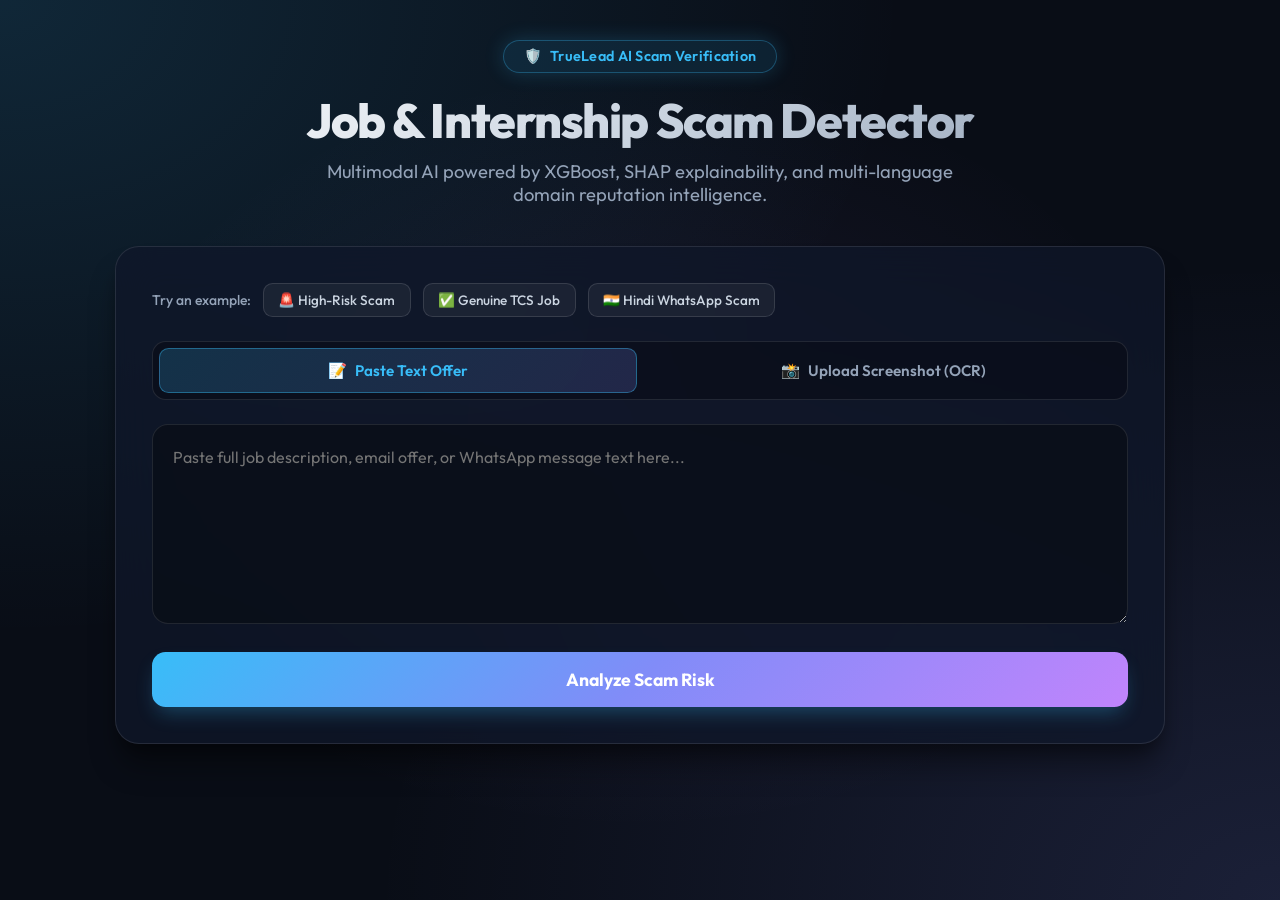
==== frontend/index.html @ 071184dd "feat: complete SachHai AI fake job scam detector (Phases A-F)" ====
<!DOCTYPE html>
<html lang="en">
<head>
    <meta charset="UTF-8">
    <meta name="viewport" content="width=device-width, initial-scale=1.0">
    <title>TrueLead AI - Fake Job & Internship Scam Detector</title>
    <link rel="preconnect" href="https://fonts.googleapis.com">
    <link rel="preconnect" href="https://fonts.gstatic.com" crossorigin>
    <link href="https://fonts.googleapis.com/css2?family=Outfit:wght@300;400;500;600;700;800&family=JetBrains+Mono:wght@400;500&display=swap" rel="stylesheet">
    <style>
        :root {
            --bg-dark: #090d16;
            --card-bg: rgba(15, 23, 42, 0.75);
            --card-border: rgba(255, 255, 255, 0.1);
            --text-main: #f8fafc;
            --text-sub: #94a3b8;
            --accent-cyan: #38bdf8;
            --accent-indigo: #818cf8;
            --accent-purple: #c084fc;
            --risk-low: #10b981;
            --risk-med: #f59e0b;
            --risk-high: #ef4444;
        }

        * {
            box-sizing: border-box;
            margin: 0;
            padding: 0;
            font-family: 'Outfit', sans-serif;
        }

        body {
            background-color: var(--bg-dark);
            background-image: 
                radial-gradient(at 0% 0%, rgba(56, 189, 248, 0.15) 0px, transparent 50%),
                radial-gradient(at 100% 100%, rgba(129, 140, 248, 0.15) 0px, transparent 50%),
                radial-gradient(at 50% 50%, rgba(192, 132, 252, 0.08) 0px, transparent 60%);
            color: var(--text-main);
            min-height: 100vh;
            display: flex;
            flex-direction: column;
            align-items: center;
            padding: 2.5rem 1rem;
        }

        .container {
            max-width: 1050px;
            width: 100%;
        }

        header {
            text-align: center;
            margin-bottom: 2.5rem;
        }

        .brand-badge {
            display: inline-flex;
            align-items: center;
            gap: 0.5rem;
            background: rgba(56, 189, 248, 0.1);
            border: 1px solid rgba(56, 189, 248, 0.3);
            color: var(--accent-cyan);
            padding: 0.4rem 1.25rem;
            border-radius: 9999px;
            font-size: 0.9rem;
            font-weight: 600;
            margin-bottom: 1.25rem;
            letter-spacing: 0.02em;
            box-shadow: 0 0 20px rgba(56, 189, 248, 0.2);
        }

        h1 {
            font-size: 3rem;
            font-weight: 800;
            background: linear-gradient(135deg, #ffffff 0%, #cbd5e1 50%, #94a3b8 100%);
            -webkit-background-clip: text;
            -webkit-text-fill-color: transparent;
            margin-bottom: 0.75rem;
            letter-spacing: -0.03em;
            line-height: 1.15;
        }

        header p {
            color: var(--text-sub);
            font-size: 1.15rem;
            max-width: 680px;
            margin: 0 auto;
        }

        .card {
            background: var(--card-bg);
            backdrop-filter: blur(20px);
            -webkit-backdrop-filter: blur(20px);
            border: 1px solid var(--card-border);
            border-radius: 1.5rem;
            padding: 2.25rem;
            box-shadow: 0 25px 30px -5px rgba(0, 0, 0, 0.4), 0 10px 15px -5px rgba(0, 0, 0, 0.3);
            margin-bottom: 2rem;
        }

        /* Preset Examples Bar */
        .preset-bar {
            display: flex;
            align-items: center;
            gap: 0.75rem;
            margin-bottom: 1.5rem;
            flex-wrap: wrap;
        }

        .preset-label {
            font-size: 0.875rem;
            color: var(--text-sub);
            font-weight: 500;
        }

        .btn-example {
            background: rgba(255, 255, 255, 0.05);
            border: 1px solid rgba(255, 255, 255, 0.12);
            color: #cbd5e1;
            padding: 0.45rem 0.9rem;
            border-radius: 0.6rem;
            font-size: 0.85rem;
            font-weight: 500;
            cursor: pointer;
            transition: all 0.2s ease;
        }

        .btn-example:hover {
            background: rgba(56, 189, 248, 0.15);
            border-color: var(--accent-cyan);
            color: #ffffff;
            transform: translateY(-1px);
        }

        /* Tabs */
        .input-tabs {
            display: flex;
            gap: 0.5rem;
            background: rgba(9, 13, 22, 0.6);
            padding: 0.35rem;
            border-radius: 0.85rem;
            border: 1px solid var(--card-border);
            margin-bottom: 1.5rem;
        }

        .tab-btn {
            flex: 1;
            padding: 0.75rem;
            background: transparent;
            border: none;
            color: var(--text-sub);
            font-size: 0.95rem;
            font-weight: 600;
            border-radius: 0.6rem;
            cursor: pointer;
            transition: all 0.2s ease;
            display: flex;
            align-items: center;
            justify-content: center;
            gap: 0.5rem;
        }

        .tab-btn.active {
            background: linear-gradient(135deg, rgba(56, 189, 248, 0.2) 0%, rgba(129, 140, 248, 0.2) 100%);
            color: var(--accent-cyan);
            border: 1px solid rgba(56, 189, 248, 0.4);
        }

        /* Input Panels */
        .tab-panel {
            display: none;
        }

        .tab-panel.active {
            display: block;
        }

        textarea {
            width: 100%;
            height: 200px;
            background: rgba(9, 13, 22, 0.7);
            border: 1px solid var(--card-border);
            border-radius: 1rem;
            padding: 1.25rem;
            color: var(--text-main);
            font-size: 1rem;
            resize: vertical;
            transition: all 0.2s ease;
            line-height: 1.5;
        }

        textarea:focus {
            outline: none;
            border-color: var(--accent-cyan);
            box-shadow: 0 0 0 3px rgba(56, 189, 248, 0.2);
        }

        /* File Upload Drop Area */
        .file-dropzone {
            border: 2px dashed rgba(56, 189, 248, 0.3);
            background: rgba(9, 13, 22, 0.5);
            border-radius: 1rem;
            padding: 2.5rem 1.5rem;
            text-align: center;
            cursor: pointer;
            transition: all 0.2s ease;
        }

        .file-dropzone:hover {
            border-color: var(--accent-cyan);
            background: rgba(56, 189, 248, 0.05);
        }

        .file-dropzone input {
            display: none;
        }

        .dropzone-icon {
            font-size: 2.5rem;
            margin-bottom: 0.75rem;
        }

        .btn-primary {
            width: 100%;
            padding: 1rem;
            background: linear-gradient(135deg, var(--accent-cyan) 0%, var(--accent-indigo) 50%, var(--accent-purple) 100%);
            border: none;
            border-radius: 0.85rem;
            color: #ffffff;
            font-size: 1.1rem;
            font-weight: 700;
            cursor: pointer;
            transition: all 0.25 ease;
            display: flex;
            align-items: center;
            justify-content: center;
            gap: 0.6rem;
            margin-top: 1.5rem;
            box-shadow: 0 10px 20px -5px rgba(56, 189, 248, 0.3);
        }

        .btn-primary:hover {
            opacity: 0.95;
            transform: translateY(-2px);
            box-shadow: 0 15px 25px -5px rgba(56, 189, 248, 0.4);
        }

        /* Results Layout */
        .results-section {
            display: none;
            animation: slideUp 0.5s cubic-bezier(0.16, 1, 0.3, 1) forwards;
        }

        @keyframes slideUp {
            from { opacity: 0; transform: translateY(20px); }
            to { opacity: 1; transform: translateY(0); }
        }

        .results-header-grid {
            display: grid;
            grid-template-columns: 240px 1fr;
            gap: 2rem;
            align-items: center;
            padding-bottom: 2rem;
            border-bottom: 1px solid var(--card-border);
            margin-bottom: 2rem;
        }

        @media (max-width: 768px) {
            .results-header-grid {
                grid-template-columns: 1fr;
                text-align: center;
            }
        }

        /* Gauge Meter */
        .gauge-wrapper {
            position: relative;
            width: 220px;
            height: 220px;
            margin: 0 auto;
        }

        .gauge-svg {
            transform: rotate(-90deg);
            width: 100%;
            height: 100%;
        }

        .gauge-bg {
            fill: none;
            stroke: rgba(255, 255, 255, 0.08);
            stroke-width: 14;
        }

        .gauge-progress {
            fill: none;
            stroke-width: 14;
            stroke-linecap: round;
            stroke-dasharray: 565;
            stroke-dashoffset: 565;
            transition: stroke-dashoffset 1.2s cubic-bezier(0.34, 1.56, 0.64, 1), stroke 0.5s ease;
        }

        .gauge-center-text {
            position: absolute;
            top: 50%;
            left: 50%;
            transform: translate(-50%, -50%);
            text-align: center;
        }

        .gauge-val {
            font-size: 3.25rem;
            font-weight: 800;
            line-height: 1;
            letter-spacing: -0.03em;
        }

        .gauge-lbl {
            font-size: 0.8rem;
            color: var(--text-sub);
            font-weight: 600;
            text-transform: uppercase;
            letter-spacing: 0.08em;
            margin-top: 0.25rem;
        }

        /* Result Metadata Badges */
        .result-meta {
            display: flex;
            flex-direction: column;
            gap: 1rem;
        }

        .status-title {
            font-size: 1.8rem;
            font-weight: 800;
            letter-spacing: -0.02em;
        }

        .badge-bar {
            display: flex;
            gap: 0.75rem;
            flex-wrap: wrap;
        }

        .meta-badge {
            background: rgba(255, 255, 255, 0.06);
            border: 1px solid rgba(255, 255, 255, 0.12);
            padding: 0.4rem 0.9rem;
            border-radius: 9999px;
            font-size: 0.85rem;
            font-weight: 600;
            display: inline-flex;
            align-items: center;
            gap: 0.4rem;
        }

        /* Categorized Flags Grid */
        .flags-grid {
            display: grid;
            grid-template-columns: repeat(auto-fit, minmax(300px, 1fr));
            gap: 1.25rem;
            margin-bottom: 2rem;
        }

        .category-card {
            background: rgba(9, 13, 22, 0.5);
            border: 1px solid var(--card-border);
            border-radius: 1rem;
            padding: 1.25rem;
        }

        .category-card h4 {
            font-size: 1rem;
            margin-bottom: 0.85rem;
            display: flex;
            align-items: center;
            gap: 0.5rem;
            color: var(--accent-cyan);
        }

        .category-list {
            list-style: none;
            display: flex;
            flex-direction: column;
            gap: 0.6rem;
        }

        .category-item {
            font-size: 0.9rem;
            color: #cbd5e1;
            line-height: 1.4;
            display: flex;
            align-items: flex-start;
            gap: 0.4rem;
        }

        /* Expandable SHAP Section */
        .shap-accordion {
            background: rgba(9, 13, 22, 0.6);
            border: 1px solid var(--card-border);
            border-radius: 1rem;
            overflow: hidden;
        }

        .shap-header {
            padding: 1rem 1.25rem;
            background: rgba(255, 255, 255, 0.03);
            cursor: pointer;
            font-weight: 600;
            display: flex;
            align-items: center;
            justify-content: space-between;
            user-select: none;
        }

        .shap-body {
            padding: 1.25rem;
            display: none;
            border-top: 1px solid var(--card-border);
        }

        .shap-item {
            display: flex;
            justify-content: space-between;
            align-items: center;
            padding: 0.5rem 0;
            border-bottom: 1px dashed rgba(255, 255, 255, 0.08);
            font-family: 'JetBrains Mono', monospace;
            font-size: 0.875rem;
        }

        .shap-item:last-child {
            border-bottom: none;
        }

        .spinner {
            width: 22px;
            height: 22px;
            border: 3px solid rgba(255,255,255,0.3);
            border-radius: 50%;
            border-top-color: #fff;
            animation: spin 0.8s linear infinite;
            display: none;
        }

        @keyframes spin {
            to { transform: rotate(360deg); }
        }
    </style>
</head>
<body>
    <div class="container">
        <header>
            <div class="brand-badge">
                <span>🛡️</span> TrueLead AI Scam Verification
            </div>
            <h1>Job & Internship Scam Detector</h1>
            <p>Multimodal AI powered by XGBoost, SHAP explainability, and multi-language domain reputation intelligence.</p>
        </header>

        <div class="card">
            <!-- Preset Clickable Examples -->
            <div class="preset-bar">
                <span class="preset-label">Try an example:</span>
                <button class="btn-example" id="ex-scam">🚨 High-Risk Scam</button>
                <button class="btn-example" id="ex-genuine">✅ Genuine TCS Job</button>
                <button class="btn-example" id="ex-hindi">🇮🇳 Hindi WhatsApp Scam</button>
            </div>

            <!-- Input Tabs -->
            <div class="input-tabs">
                <button class="tab-btn active" id="tab-text-btn">
                    <span>📝</span> Paste Text Offer
                </button>
                <button class="tab-btn" id="tab-img-btn">
                    <span>📸</span> Upload Screenshot (OCR)
                </button>
            </div>

            <!-- Tab 1: Text -->
            <div class="tab-panel active" id="panel-text">
                <textarea id="job-text" placeholder="Paste full job description, email offer, or WhatsApp message text here..."></textarea>
            </div>

            <!-- Tab 2: OCR Image -->
            <div class="tab-panel" id="panel-img">
                <div class="file-dropzone" id="dropzone">
                    <div class="dropzone-icon">🖼️</div>
                    <div style="font-weight: 600; margin-bottom: 0.3rem;">Click or drag WhatsApp screenshot here</div>
                    <div style="font-size: 0.85rem; color: var(--text-sub);">Supports PNG, JPG, JPEG, WEBP</div>
                    <input type="file" id="image-file-input" accept="image/*">
                </div>
                <div id="file-name-preview" style="margin-top: 0.75rem; font-size: 0.9rem; color: var(--accent-cyan); text-align: center;"></div>
            </div>

            <button id="btn-analyze" class="btn-primary">
                <span class="spinner" id="spinner"></span>
                <span id="btn-label">Analyze Scam Risk</span>
            </button>
        </div>

        <!-- Results Card -->
        <div class="card results-section" id="results-card">
            <div class="results-header-grid">
                <!-- SVG Gauge Meter -->
                <div class="gauge-wrapper">
                    <svg class="gauge-svg" viewBox="0 0 200 200">
                        <circle class="gauge-bg" cx="100" cy="100" r="90"></circle>
                        <circle class="gauge-progress" id="gauge-progress" cx="100" cy="100" r="90"></circle>
                    </svg>
                    <div class="gauge-center-text">
                        <div class="gauge-val" id="score-number">0%</div>
                        <div class="gauge-lbl">Scam Score</div>
                    </div>
                </div>

                <!-- Meta & Status -->
                <div class="result-meta">
                    <div class="status-title" id="status-title">LOW SCAM RISK</div>
                    <div class="badge-bar">
                        <div class="meta-badge" id="badge-confidence">🎯 High Confidence</div>
                        <div class="meta-badge" id="badge-lang">🌐 Language: English</div>
                        <div class="meta-badge" id="badge-domains">🔗 0 Domains Analyzed</div>
                    </div>
                    <p id="status-summary" style="color: var(--text-sub); font-size: 0.95rem; line-height: 1.5;"></p>
                </div>
            </div>

            <!-- Categorized Flags Section -->
            <h3 style="margin-bottom: 1.25rem; font-size: 1.25rem; display: flex; align-items: center; gap: 0.5rem;">
                <span>🔍</span> Flagged Indicators by Group
            </h3>

            <div class="flags-grid" id="flags-grid">
                <!-- Injected dynamically -->
            </div>

            <!-- Expandable SHAP Feature Breakdown -->
            <div class="shap-accordion">
                <div class="shap-header" id="shap-header">
                    <span>🧠 Why we flagged this (SHAP Feature Importance Breakdown)</span>
                    <span id="shap-arrow">▼</span>
                </div>
                <div class="shap-body" id="shap-body">
                    <div id="shap-list"></div>
                </div>
            </div>

            <!-- Extracted OCR Text Preview (if applicable) -->
            <div id="ocr-preview-container" style="margin-top: 1.5rem; display: none;">
                <h4 style="font-size: 0.95rem; color: var(--text-sub); margin-bottom: 0.5rem;">Extracted Screenshot Text (OCR):</h4>
                <div id="ocr-text-box" style="background: rgba(9, 13, 22, 0.8); border: 1px solid var(--card-border); padding: 1rem; border-radius: 0.75rem; font-size: 0.85rem; font-family: 'JetBrains Mono', monospace; max-height: 150px; overflow-y: auto;"></div>
            </div>
        </div>
    </div>

    <script>
        // DOM Elements
        const tabTextBtn = document.getElementById('tab-text-btn');
        const tabImgBtn = document.getElementById('tab-img-btn');
        const panelText = document.getElementById('panel-text');
        const panelImg = document.getElementById('panel-img');
        const jobText = document.getElementById('job-text');
        const fileInput = document.getElementById('image-file-input');
        const dropzone = document.getElementById('dropzone');
        const fileNamePreview = document.getElementById('file-name-preview');
        const btnAnalyze = document.getElementById('btn-analyze');
        const spinner = document.getElementById('spinner');
        const btnLabel = document.getElementById('btn-label');

        const resultsCard = document.getElementById('results-card');
        const gaugeProgress = document.getElementById('gauge-progress');
        const scoreNumber = document.getElementById('score-number');
        const statusTitle = document.getElementById('status-title');
        const statusSummary = document.getElementById('status-summary');
        const badgeConfidence = document.getElementById('badge-confidence');
        const badgeLang = document.getElementById('badge-lang');
        const badgeDomains = document.getElementById('badge-domains');
        const flagsGrid = document.getElementById('flags-grid');
        const shapHeader = document.getElementById('shap-header');
        const shapBody = document.getElementById('shap-body');
        const shapList = document.getElementById('shap-list');
        const ocrPreviewContainer = document.getElementById('ocr-preview-container');
        const ocrTextBox = document.getElementById('ocr-text-box');

        let activeTab = 'text';
        let selectedFile = null;

        // Preset Examples
        const EXAMPLES = {
            scam: `URGENT HIRING: Data Entry Executive (Work From Home)
Earn ₹45,000 to ₹75,000 per month! No experience required, direct joining!
Requirements: Laptop / Smartphone. Spot offer letter issued within 2 hours.
Note: Registration & ID Card Processing Deposit fee of ₹1,499 must be paid via Google Pay before starting work.
Send your Aadhaar Card and Bank details on WhatsApp: +91 9876543210.
Apply at: http://internshaila-careers.com`,

            genuine: `Tata Consultancy Services (TCS) - Systems Engineer Role
Location: Bengaluru, India | Full-time | Experience: 1-3 years
Description: We are seeking a passionate Software Engineer proficient in Python, Java, and Distributed Systems.
Key Responsibilities:
- Design, build, and maintain scalable web applications and microservices.
- Participate in peer code reviews and architectural planning.
- Ensure compliance with IT security guidelines.
Requirements:
- B.Tech/B.E. in Computer Science or IT.
- Strong knowledge of Data Structures and OOP.
Send your CV to careers@tcs.com or apply through official TCS NextStep portal.`,

            hindi: `तत्काल आवश्यकता! घर बैठे पैकिंग और डाटा एंट्री का काम करके रोजाना ₹2,000 कमाएं।
कोई इंटरव्यू नहीं, सीधे चयन। 
सुरक्षा राशि एवं रजिस्ट्रेशन फीस ₹500 व्हाट्सएप नंबर +91 9988776655 पर गूगल पे करें।
सीमित सीटें उपलब्ध हैं, तुरंत जॉइनिंग हेतु अभी आवेदन करें!`
        };

        document.getElementById('ex-scam').addEventListener('click', () => { switchTab('text'); jobText.value = EXAMPLES.scam; });
        document.getElementById('ex-genuine').addEventListener('click', () => { switchTab('text'); jobText.value = EXAMPLES.genuine; });
        document.getElementById('ex-hindi').addEventListener('click', () => { switchTab('text'); jobText.value = EXAMPLES.hindi; });

        // Tab Switching
        tabTextBtn.addEventListener('click', () => switchTab('text'));
        tabImgBtn.addEventListener('click', () => switchTab('img'));

        function switchTab(tab) {
            activeTab = tab;
            if (tab === 'text') {
                tabTextBtn.classList.add('active');
                tabImgBtn.classList.remove('active');
                panelText.classList.add('active');
                panelImg.classList.remove('active');
            } else {
                tabImgBtn.classList.add('active');
                tabTextBtn.classList.remove('active');
                panelImg.classList.add('active');
                panelText.classList.remove('active');
            }
        }

        // File Dropzone logic
        dropzone.addEventListener('click', () => fileInput.click());
        fileInput.addEventListener('change', (e) => {
            if (e.target.files.length > 0) {
                selectedFile = e.target.files[0];
                fileNamePreview.textContent = `Selected: ${selectedFile.name}`;
            }
        });

        dropzone.addEventListener('dragover', (e) => { e.preventDefault(); dropzone.style.borderColor = 'var(--accent-cyan)'; });
        dropzone.addEventListener('dragleave', () => { dropzone.style.borderColor = 'rgba(56, 189, 248, 0.3)'; });
        dropzone.addEventListener('drop', (e) => {
            e.preventDefault();
            dropzone.style.borderColor = 'rgba(56, 189, 248, 0.3)';
            if (e.dataTransfer.files.length > 0) {
                selectedFile = e.dataTransfer.files[0];
                fileNamePreview.textContent = `Selected: ${selectedFile.name}`;
            }
        });

        // SHAP Accordion Toggle
        shapHeader.addEventListener('click', () => {
            const isVisible = shapBody.style.display === 'block';
            shapBody.style.display = isVisible ? 'none' : 'block';
            document.getElementById('shap-arrow').textContent = isVisible ? '▼' : '▲';
        });

        // Submit Action
        btnAnalyze.addEventListener('click', async () => {
            if (activeTab === 'text' && !jobText.value.trim()) {
                alert('Please enter or paste a job posting to analyze.');
                return;
            }
            if (activeTab === 'img' && !selectedFile) {
                alert('Please upload an image screenshot first.');
                return;
            }

            // Loading state
            btnAnalyze.disabled = true;
            spinner.style.display = 'inline-block';
            btnLabel.textContent = 'Running AI Analysis...';

            try {
                let response, data;
                if (activeTab === 'text') {
                    response = await fetch('/score', {
                        method: 'POST',
                        headers: { 'Content-Type': 'application/json' },
                        body: JSON.stringify({ text: jobText.value.trim() })
                    });
                } else {
                    const formData = new FormData();
                    formData.append('file', selectedFile);
                    response = await fetch('/score-image', {
                        method: 'POST',
                        body: formData
                    });
                }

                if (!response.ok) throw new Error('API server returned an error.');
                data = await response.json();
                renderResults(data);
            } catch (err) {
                alert('Analysis failed: ' + err.message);
            } finally {
                btnAnalyze.disabled = false;
                spinner.style.display = 'none';
                btnLabel.textContent = 'Analyze Scam Risk';
            }
        });

        function renderResults(data) {
            resultsCard.style.display = 'block';

            const score = data.score;
            scoreNumber.textContent = score + '%';

            // SVG Gauge Arc calculations (r=90, circumference=565)
            const circumference = 565;
            const offset = circumference - (score / 100) * circumference;
            gaugeProgress.style.strokeDashoffset = offset;

            let color, statusText, summaryText;
            if (score < 30) {
                color = 'var(--risk-low)';
                statusText = 'LOW SCAM RISK';
                summaryText = 'This job offer exhibits legitimate corporate structure, official communication channels, and normal hiring procedures.';
            } else if (score <= 65) {
                color = 'var(--risk-med)';
                statusText = 'MODERATE RISK (EXERCISE CAUTION)';
                summaryText = 'Suspicious signals detected. Verify company domain and avoid paying any upfront fees or sharing bank details.';
            } else {
                color = 'var(--risk-high)';
                statusText = 'HIGH RISK (LIKELY FRAUDULENT)';
                summaryText = 'Multiple high-risk scam indicators triggered! Do NOT pay any fee, deposit money, or send identity documents.';
            }

            scoreNumber.style.color = color;
            statusTitle.style.color = color;
            statusTitle.textContent = statusText;
            statusSummary.textContent = summaryText;
            gaugeProgress.style.stroke = color;

            // Metadata Badges
            badgeConfidence.textContent = `🎯 ${data.confidence}`;
            badgeLang.textContent = `🌐 Language: ${data.detected_language}`;
            const domCnt = data.domain_info ? data.domain_info.domain_count : 0;
            badgeDomains.textContent = `🔗 ${domCnt} Domain(s) Checked`;

            // Categorized Flags Grid
            flagsGrid.innerHTML = '';
            const cats = [
                { key: 'fee', title: '💳 Fee & Payment Flags', icon: '💳' },
                { key: 'urgency', title: '⚡ Urgency & Process Flags', icon: '⚡' },
                { key: 'contact', title: '📱 Contact & Personal Info Flags', icon: '📱' },
                { key: 'domain', title: '🌐 Domain Reputation & Links', icon: '🌐' },
                { key: 'salary', title: '💰 Salary & Role Consistency', icon: '💰' }
            ];

            const catDict = data.categorized_flags || {};

            cats.forEach(c => {
                const list = catDict[c.key] || [];
                if (list.length > 0) {
                    const card = document.createElement('div');
                    card.className = 'category-card';
                    card.innerHTML = `
                        <h4>${c.title}</h4>
                        <ul class="category-list">
                            ${list.map(item => `<li class="category-item"><span>⚠️</span> ${item}</li>`).join('')}
                        </ul>
                    `;
                    flagsGrid.appendChild(card);
                }
            });

            if (flagsGrid.children.length === 0) {
                flagsGrid.innerHTML = `
                    <div class="category-card" style="grid-column: 1 / -1;">
                        <h4 style="color: var(--risk-low)">✅ Clean Scan</h4>
                        <p style="color: #cbd5e1; font-size: 0.9rem;">No high-risk scam red flags were detected across structural, behavioral, or domain checks.</p>
                    </div>
                `;
            }

            // SHAP List
            shapList.innerHTML = '';
            const shapFeats = data.shap_features || [];
            if (shapFeats.length > 0) {
                shapFeats.forEach(f => {
                    const item = document.createElement('div');
                    item.className = 'shap-item';
                    item.innerHTML = `<span>${f.feature}</span><span style="color: var(--accent-cyan)">+${f.importance}</span>`;
                    shapList.appendChild(item);
                });
            } else {
                shapList.innerHTML = `<div style="font-size: 0.85rem; color: var(--text-sub)">Standard pattern matching applied.</div>`;
            }

            // OCR Text Preview
            if (data.extracted_text) {
                ocrPreviewContainer.style.display = 'block';
                ocrTextBox.textContent = data.extracted_text;
            } else {
                ocrPreviewContainer.style.display = 'none';
            }

            resultsCard.scrollIntoView({ behavior: 'smooth' });
        }
    </script>
</body>
</html>
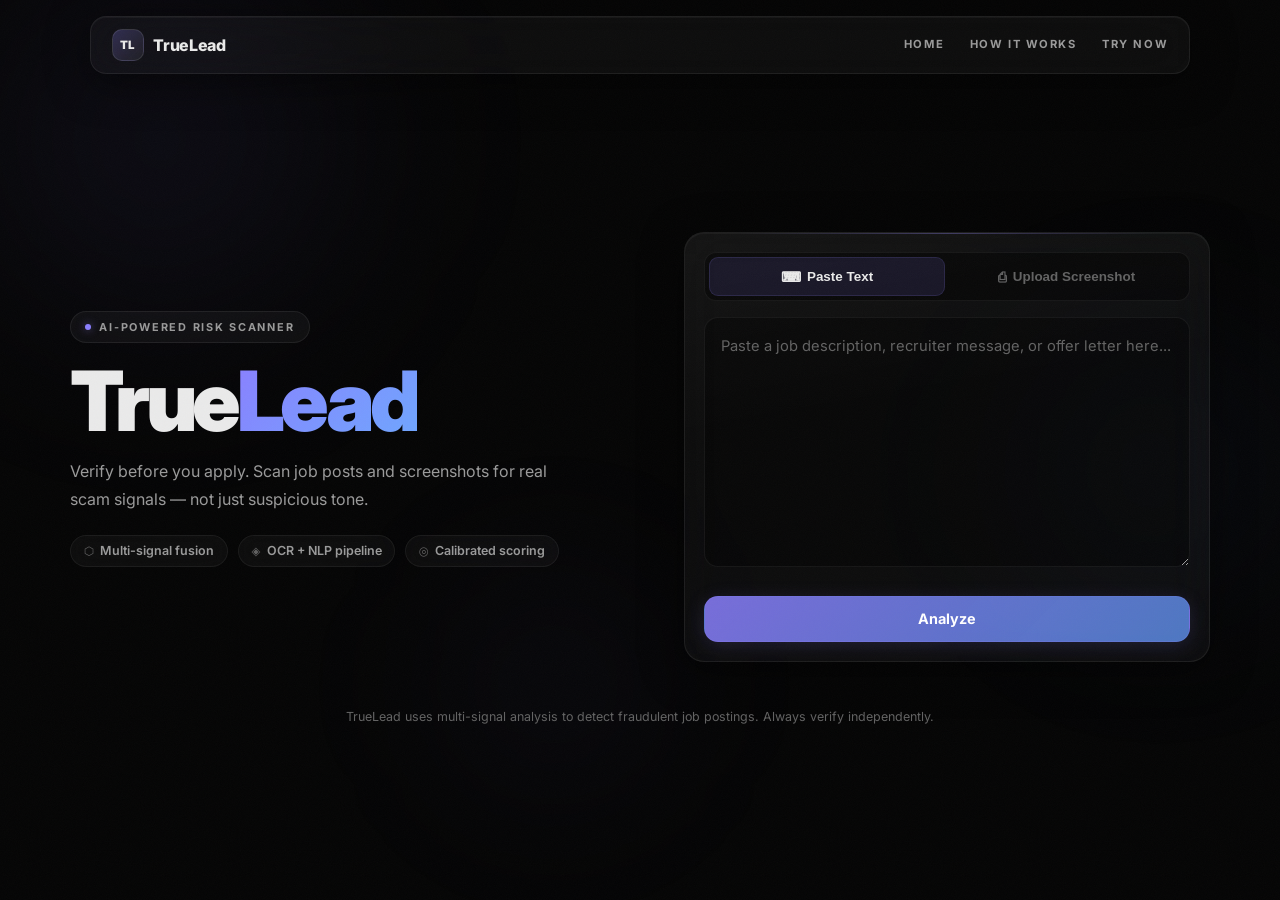
==== commit 926ec4d8: "Execute model training, update evaluation, API, and extension features" ====
--- a/frontend/index.html
+++ b/frontend/index.html
@@ -1,814 +1,1597 @@
 <!DOCTYPE html>
 <html lang="en">
 <head>
-    <meta charset="UTF-8">
-    <meta name="viewport" content="width=device-width, initial-scale=1.0">
-    <title>TrueLead AI - Fake Job & Internship Scam Detector</title>
-    <link rel="preconnect" href="https://fonts.googleapis.com">
-    <link rel="preconnect" href="https://fonts.gstatic.com" crossorigin>
-    <link href="https://fonts.googleapis.com/css2?family=Outfit:wght@300;400;500;600;700;800&family=JetBrains+Mono:wght@400;500&display=swap" rel="stylesheet">
-    <style>
-        :root {
-            --bg-dark: #090d16;
-            --card-bg: rgba(15, 23, 42, 0.75);
-            --card-border: rgba(255, 255, 255, 0.1);
-            --text-main: #f8fafc;
-            --text-sub: #94a3b8;
-            --accent-cyan: #38bdf8;
-            --accent-indigo: #818cf8;
-            --accent-purple: #c084fc;
-            --risk-low: #10b981;
-            --risk-med: #f59e0b;
-            --risk-high: #ef4444;
-        }
-
-        * {
-            box-sizing: border-box;
-            margin: 0;
-            padding: 0;
-            font-family: 'Outfit', sans-serif;
-        }
-
-        body {
-            background-color: var(--bg-dark);
-            background-image: 
-                radial-gradient(at 0% 0%, rgba(56, 189, 248, 0.15) 0px, transparent 50%),
-                radial-gradient(at 100% 100%, rgba(129, 140, 248, 0.15) 0px, transparent 50%),
-                radial-gradient(at 50% 50%, rgba(192, 132, 252, 0.08) 0px, transparent 60%);
-            color: var(--text-main);
-            min-height: 100vh;
-            display: flex;
-            flex-direction: column;
-            align-items: center;
-            padding: 2.5rem 1rem;
-        }
-
-        .container {
-            max-width: 1050px;
-            width: 100%;
-        }
-
-        header {
-            text-align: center;
-            margin-bottom: 2.5rem;
-        }
-
-        .brand-badge {
-            display: inline-flex;
-            align-items: center;
-            gap: 0.5rem;
-            background: rgba(56, 189, 248, 0.1);
-            border: 1px solid rgba(56, 189, 248, 0.3);
-            color: var(--accent-cyan);
-            padding: 0.4rem 1.25rem;
-            border-radius: 9999px;
-            font-size: 0.9rem;
-            font-weight: 600;
-            margin-bottom: 1.25rem;
-            letter-spacing: 0.02em;
-            box-shadow: 0 0 20px rgba(56, 189, 248, 0.2);
-        }
-
-        h1 {
-            font-size: 3rem;
-            font-weight: 800;
-            background: linear-gradient(135deg, #ffffff 0%, #cbd5e1 50%, #94a3b8 100%);
-            -webkit-background-clip: text;
-            -webkit-text-fill-color: transparent;
-            margin-bottom: 0.75rem;
-            letter-spacing: -0.03em;
-            line-height: 1.15;
-        }
-
-        header p {
-            color: var(--text-sub);
-            font-size: 1.15rem;
-            max-width: 680px;
-            margin: 0 auto;
-        }
-
-        .card {
-            background: var(--card-bg);
-            backdrop-filter: blur(20px);
-            -webkit-backdrop-filter: blur(20px);
-            border: 1px solid var(--card-border);
-            border-radius: 1.5rem;
-            padding: 2.25rem;
-            box-shadow: 0 25px 30px -5px rgba(0, 0, 0, 0.4), 0 10px 15px -5px rgba(0, 0, 0, 0.3);
-            margin-bottom: 2rem;
-        }
-
-        /* Preset Examples Bar */
-        .preset-bar {
-            display: flex;
-            align-items: center;
-            gap: 0.75rem;
-            margin-bottom: 1.5rem;
-            flex-wrap: wrap;
-        }
-
-        .preset-label {
-            font-size: 0.875rem;
-            color: var(--text-sub);
-            font-weight: 500;
-        }
-
-        .btn-example {
-            background: rgba(255, 255, 255, 0.05);
-            border: 1px solid rgba(255, 255, 255, 0.12);
-            color: #cbd5e1;
-            padding: 0.45rem 0.9rem;
-            border-radius: 0.6rem;
-            font-size: 0.85rem;
-            font-weight: 500;
-            cursor: pointer;
-            transition: all 0.2s ease;
-        }
-
-        .btn-example:hover {
-            background: rgba(56, 189, 248, 0.15);
-            border-color: var(--accent-cyan);
-            color: #ffffff;
-            transform: translateY(-1px);
-        }
-
-        /* Tabs */
-        .input-tabs {
-            display: flex;
-            gap: 0.5rem;
-            background: rgba(9, 13, 22, 0.6);
-            padding: 0.35rem;
-            border-radius: 0.85rem;
-            border: 1px solid var(--card-border);
-            margin-bottom: 1.5rem;
-        }
-
-        .tab-btn {
-            flex: 1;
-            padding: 0.75rem;
-            background: transparent;
-            border: none;
-            color: var(--text-sub);
-            font-size: 0.95rem;
-            font-weight: 600;
-            border-radius: 0.6rem;
-            cursor: pointer;
-            transition: all 0.2s ease;
-            display: flex;
-            align-items: center;
-            justify-content: center;
-            gap: 0.5rem;
-        }
-
-        .tab-btn.active {
-            background: linear-gradient(135deg, rgba(56, 189, 248, 0.2) 0%, rgba(129, 140, 248, 0.2) 100%);
-            color: var(--accent-cyan);
-            border: 1px solid rgba(56, 189, 248, 0.4);
-        }
-
-        /* Input Panels */
-        .tab-panel {
-            display: none;
-        }
-
-        .tab-panel.active {
-            display: block;
-        }
-
-        textarea {
-            width: 100%;
-            height: 200px;
-            background: rgba(9, 13, 22, 0.7);
-            border: 1px solid var(--card-border);
-            border-radius: 1rem;
-            padding: 1.25rem;
-            color: var(--text-main);
-            font-size: 1rem;
-            resize: vertical;
-            transition: all 0.2s ease;
-            line-height: 1.5;
-        }
-
-        textarea:focus {
-            outline: none;
-            border-color: var(--accent-cyan);
-            box-shadow: 0 0 0 3px rgba(56, 189, 248, 0.2);
-        }
-
-        /* File Upload Drop Area */
-        .file-dropzone {
-            border: 2px dashed rgba(56, 189, 248, 0.3);
-            background: rgba(9, 13, 22, 0.5);
-            border-radius: 1rem;
-            padding: 2.5rem 1.5rem;
-            text-align: center;
-            cursor: pointer;
-            transition: all 0.2s ease;
-        }
-
-        .file-dropzone:hover {
-            border-color: var(--accent-cyan);
-            background: rgba(56, 189, 248, 0.05);
-        }
-
-        .file-dropzone input {
-            display: none;
-        }
-
-        .dropzone-icon {
-            font-size: 2.5rem;
-            margin-bottom: 0.75rem;
-        }
-
-        .btn-primary {
-            width: 100%;
-            padding: 1rem;
-            background: linear-gradient(135deg, var(--accent-cyan) 0%, var(--accent-indigo) 50%, var(--accent-purple) 100%);
-            border: none;
-            border-radius: 0.85rem;
-            color: #ffffff;
-            font-size: 1.1rem;
-            font-weight: 700;
-            cursor: pointer;
-            transition: all 0.25 ease;
-            display: flex;
-            align-items: center;
-            justify-content: center;
-            gap: 0.6rem;
-            margin-top: 1.5rem;
-            box-shadow: 0 10px 20px -5px rgba(56, 189, 248, 0.3);
-        }
-
-        .btn-primary:hover {
-            opacity: 0.95;
-            transform: translateY(-2px);
-            box-shadow: 0 15px 25px -5px rgba(56, 189, 248, 0.4);
-        }
-
-        /* Results Layout */
-        .results-section {
-            display: none;
-            animation: slideUp 0.5s cubic-bezier(0.16, 1, 0.3, 1) forwards;
-        }
-
-        @keyframes slideUp {
-            from { opacity: 0; transform: translateY(20px); }
-            to { opacity: 1; transform: translateY(0); }
-        }
-
-        .results-header-grid {
-            display: grid;
-            grid-template-columns: 240px 1fr;
-            gap: 2rem;
-            align-items: center;
-            padding-bottom: 2rem;
-            border-bottom: 1px solid var(--card-border);
-            margin-bottom: 2rem;
-        }
-
-        @media (max-width: 768px) {
-            .results-header-grid {
-                grid-template-columns: 1fr;
-                text-align: center;
-            }
-        }
-
-        /* Gauge Meter */
-        .gauge-wrapper {
-            position: relative;
-            width: 220px;
-            height: 220px;
-            margin: 0 auto;
-        }
-
-        .gauge-svg {
-            transform: rotate(-90deg);
-            width: 100%;
-            height: 100%;
-        }
-
-        .gauge-bg {
-            fill: none;
-            stroke: rgba(255, 255, 255, 0.08);
-            stroke-width: 14;
-        }
-
-        .gauge-progress {
-            fill: none;
-            stroke-width: 14;
-            stroke-linecap: round;
-            stroke-dasharray: 565;
-            stroke-dashoffset: 565;
-            transition: stroke-dashoffset 1.2s cubic-bezier(0.34, 1.56, 0.64, 1), stroke 0.5s ease;
-        }
-
-        .gauge-center-text {
-            position: absolute;
-            top: 50%;
-            left: 50%;
-            transform: translate(-50%, -50%);
-            text-align: center;
-        }
-
-        .gauge-val {
-            font-size: 3.25rem;
-            font-weight: 800;
-            line-height: 1;
-            letter-spacing: -0.03em;
-        }
-
-        .gauge-lbl {
-            font-size: 0.8rem;
-            color: var(--text-sub);
-            font-weight: 600;
-            text-transform: uppercase;
-            letter-spacing: 0.08em;
-            margin-top: 0.25rem;
-        }
-
-        /* Result Metadata Badges */
-        .result-meta {
-            display: flex;
-            flex-direction: column;
-            gap: 1rem;
-        }
-
-        .status-title {
-            font-size: 1.8rem;
-            font-weight: 800;
-            letter-spacing: -0.02em;
-        }
-
-        .badge-bar {
-            display: flex;
-            gap: 0.75rem;
-            flex-wrap: wrap;
-        }
-
-        .meta-badge {
-            background: rgba(255, 255, 255, 0.06);
-            border: 1px solid rgba(255, 255, 255, 0.12);
-            padding: 0.4rem 0.9rem;
-            border-radius: 9999px;
-            font-size: 0.85rem;
-            font-weight: 600;
-            display: inline-flex;
-            align-items: center;
-            gap: 0.4rem;
-        }
-
-        /* Categorized Flags Grid */
-        .flags-grid {
-            display: grid;
-            grid-template-columns: repeat(auto-fit, minmax(300px, 1fr));
-            gap: 1.25rem;
-            margin-bottom: 2rem;
-        }
-
-        .category-card {
-            background: rgba(9, 13, 22, 0.5);
-            border: 1px solid var(--card-border);
-            border-radius: 1rem;
-            padding: 1.25rem;
-        }
-
-        .category-card h4 {
-            font-size: 1rem;
-            margin-bottom: 0.85rem;
-            display: flex;
-            align-items: center;
-            gap: 0.5rem;
-            color: var(--accent-cyan);
-        }
-
-        .category-list {
-            list-style: none;
-            display: flex;
-            flex-direction: column;
-            gap: 0.6rem;
-        }
-
-        .category-item {
-            font-size: 0.9rem;
-            color: #cbd5e1;
-            line-height: 1.4;
-            display: flex;
-            align-items: flex-start;
-            gap: 0.4rem;
-        }
-
-        /* Expandable SHAP Section */
-        .shap-accordion {
-            background: rgba(9, 13, 22, 0.6);
-            border: 1px solid var(--card-border);
-            border-radius: 1rem;
-            overflow: hidden;
-        }
-
-        .shap-header {
-            padding: 1rem 1.25rem;
-            background: rgba(255, 255, 255, 0.03);
-            cursor: pointer;
-            font-weight: 600;
-            display: flex;
-            align-items: center;
-            justify-content: space-between;
-            user-select: none;
-        }
-
-        .shap-body {
-            padding: 1.25rem;
-            display: none;
-            border-top: 1px solid var(--card-border);
-        }
-
-        .shap-item {
-            display: flex;
-            justify-content: space-between;
-            align-items: center;
-            padding: 0.5rem 0;
-            border-bottom: 1px dashed rgba(255, 255, 255, 0.08);
-            font-family: 'JetBrains Mono', monospace;
-            font-size: 0.875rem;
-        }
-
-        .shap-item:last-child {
-            border-bottom: none;
-        }
-
-        .spinner {
-            width: 22px;
-            height: 22px;
-            border: 3px solid rgba(255,255,255,0.3);
-            border-radius: 50%;
-            border-top-color: #fff;
-            animation: spin 0.8s linear infinite;
-            display: none;
-        }
-
-        @keyframes spin {
-            to { transform: rotate(360deg); }
-        }
-    </style>
+  <meta charset="UTF-8" />
+  <meta name="viewport" content="width=device-width, initial-scale=1.0" />
+  <meta name="description" content="TrueLead — Verify job postings before you apply. Scan text or screenshots for real scam signals with AI-powered analysis." />
+  <title>TrueLead | Verify before you apply</title>
+  <link rel="preconnect" href="https://fonts.googleapis.com" />
+  <link rel="preconnect" href="https://fonts.gstatic.com" crossorigin />
+  <link href="https://fonts.googleapis.com/css2?family=Inter:wght@400;500;600;700;800;900&display=swap" rel="stylesheet" />
+  <style>
+    :root {
+      --bg: #050505;
+      --glass: rgba(255, 255, 255, 0.035);
+      --glass-strong: rgba(255, 255, 255, 0.055);
+      --glass-tint: rgba(12, 12, 14, 0.72);
+      --border: rgba(255, 255, 255, 0.07);
+      --border-hover: rgba(255, 255, 255, 0.13);
+      --text: #eaeaea;
+      --text-dim: #9a9a9a;
+      --text-muted: #636363;
+      --accent: #8b7fff;
+      --accent-r: 139;
+      --accent-g: 127;
+      --accent-b: 255;
+      --danger: #ef6461;
+      --warn: #e8c547;
+      --safe: #5ccc78;
+      --radius: 20px;
+      --radius-sm: 14px;
+      --blur: 24px;
+      --shadow: 0 8px 40px rgba(0,0,0,0.55);
+      --transition-base: 220ms cubic-bezier(.4,0,.2,1);
+    }
+
+    *, *::before, *::after {
+      box-sizing: border-box;
+      margin: 0;
+      padding: 0;
+    }
+
+    html {
+      scroll-behavior: smooth;
+      background: var(--bg);
+    }
+
+    body {
+      min-height: 100vh;
+      font-family: 'Inter', system-ui, -apple-system, sans-serif;
+      color: var(--text);
+      background: var(--bg);
+      overflow-x: hidden;
+      -webkit-font-smoothing: antialiased;
+      -moz-osx-font-smoothing: grayscale;
+    }
+
+    /* ─── Noise texture overlay ─── */
+    body::after {
+      content: "";
+      position: fixed;
+      inset: 0;
+      z-index: 9999;
+      pointer-events: none;
+      opacity: 0.028;
+      background-image: url("data:image/svg+xml,%3Csvg viewBox='0 0 256 256' xmlns='http://www.w3.org/2000/svg'%3E%3Cfilter id='n'%3E%3CfeTurbulence type='fractalNoise' baseFrequency='0.85' numOctaves='4' stitchTiles='stitch'/%3E%3C/filter%3E%3Crect width='100%25' height='100%25' filter='url(%23n)'/%3E%3C/svg%3E");
+      background-repeat: repeat;
+      background-size: 200px;
+    }
+
+    /* ─── Ambient background ─── */
+    .bg-layer {
+      position: fixed;
+      inset: 0;
+      z-index: 0;
+      overflow: hidden;
+      pointer-events: none;
+    }
+
+    .orb {
+      position: absolute;
+      border-radius: 50%;
+      will-change: transform;
+      transform: translate3d(0,0,0);
+    }
+
+    .orb-1 {
+      width: 520px; height: 520px;
+      top: -120px; left: -100px;
+      background: radial-gradient(circle, rgba(var(--accent-r),var(--accent-g),var(--accent-b),0.10) 0%, transparent 70%);
+      filter: blur(100px);
+      animation: float-1 24s ease-in-out infinite alternate;
+    }
+    .orb-2 {
+      width: 400px; height: 400px;
+      top: 30%; right: -80px;
+      background: radial-gradient(circle, rgba(100,140,255,0.07) 0%, transparent 70%);
+      filter: blur(90px);
+      animation: float-2 20s ease-in-out infinite alternate;
+    }
+    .orb-3 {
+      width: 340px; height: 340px;
+      bottom: 5%; left: 30%;
+      background: radial-gradient(circle, rgba(var(--accent-r),var(--accent-g),var(--accent-b),0.06) 0%, transparent 70%);
+      filter: blur(80px);
+      animation: float-3 18s ease-in-out infinite alternate;
+    }
+
+    @keyframes float-1 {
+      0%   { transform: translate3d(0, 0, 0) scale(1); }
+      100% { transform: translate3d(30px, 20px, 0) scale(1.06); }
+    }
+    @keyframes float-2 {
+      0%   { transform: translate3d(0, 0, 0) scale(1); }
+      100% { transform: translate3d(-20px, 30px, 0) scale(1.08); }
+    }
+    @keyframes float-3 {
+      0%   { transform: translate3d(0, 0, 0) scale(1); }
+      100% { transform: translate3d(15px, -25px, 0) scale(1.05); }
+    }
+
+    /* ─── Glass panel base ─── */
+    .glass {
+      background: var(--glass);
+      backdrop-filter: blur(var(--blur));
+      -webkit-backdrop-filter: blur(var(--blur));
+      border: 1px solid var(--border);
+      box-shadow: var(--shadow), inset 0 1px 0 rgba(255,255,255,0.04);
+    }
+
+    @supports not (backdrop-filter: blur(24px)) {
+      .glass {
+        background: rgba(14, 14, 16, 0.95);
+      }
+    }
+
+    /* ─── Page shell ─── */
+    .page-shell {
+      position: relative;
+      z-index: 1;
+      min-height: 100vh;
+    }
+
+    #home { scroll-margin-top: 140px; }
+    #how-it-works, #scanner { scroll-margin-top: 220px; }
+
+    /* ─── Topbar ─── */
+    .topbar {
+      position: fixed;
+      top: 16px;
+      left: 50%;
+      transform: translateX(-50%);
+      width: min(1100px, calc(100vw - 32px));
+      z-index: 100;
+      border-radius: 16px;
+      padding: 0.75rem 1.3rem;
+      transition: box-shadow var(--transition-base), border-color var(--transition-base);
+    }
+
+    .topbar-inner {
+      display: flex;
+      align-items: center;
+      justify-content: space-between;
+      gap: 1rem;
+    }
+
+    .brand {
+      display: inline-flex;
+      align-items: center;
+      gap: 0.6rem;
+      color: var(--text);
+      text-decoration: none;
+      font-weight: 800;
+      letter-spacing: -0.02em;
+      font-size: 1rem;
+    }
+
+    .brand-mark {
+      width: 32px; height: 32px;
+      border-radius: 10px;
+      background: linear-gradient(135deg, rgba(var(--accent-r),var(--accent-g),var(--accent-b),0.25), rgba(255,255,255,0.06));
+      border: 1px solid rgba(255,255,255,0.1);
+      display: grid;
+      place-items: center;
+      font-size: 0.72rem;
+      font-weight: 900;
+      letter-spacing: 0.02em;
+      transition: transform var(--transition-base), box-shadow var(--transition-base);
+    }
+
+    .brand:hover .brand-mark {
+      transform: scale(1.08);
+      box-shadow: 0 0 20px rgba(var(--accent-r),var(--accent-g),var(--accent-b),0.2);
+    }
+
+    .nav {
+      display: flex;
+      gap: 1.6rem;
+      align-items: center;
+    }
+
+    .nav a {
+      color: var(--text-dim);
+      text-decoration: none;
+      text-transform: uppercase;
+      letter-spacing: 0.14em;
+      font-size: 0.7rem;
+      font-weight: 700;
+      position: relative;
+      padding-bottom: 2px;
+      transition: color var(--transition-base);
+    }
+
+    .nav a::after {
+      content: "";
+      position: absolute;
+      left: 0; bottom: -2px;
+      width: 0; height: 1.5px;
+      background: var(--accent);
+      border-radius: 1px;
+      transition: width 280ms cubic-bezier(.4,0,.2,1);
+    }
+
+    .nav a:hover {
+      color: var(--text);
+    }
+
+    .nav a:hover::after {
+      width: 100%;
+    }
+
+    /* ─── Content container ─── */
+    .content {
+      width: min(1140px, calc(100vw - 32px));
+      margin: 0 auto;
+      padding: 120px 0 60px;
+    }
+
+    /* ─── Hero ─── */
+    .hero {
+      display: grid;
+      grid-template-columns: minmax(0, 1.05fr) minmax(360px, 0.95fr);
+      gap: 2rem;
+      align-items: stretch;
+      margin-bottom: 2.8rem;
+      padding-top: 7rem;
+    }
+
+    .hero-copy {
+      display: flex;
+      flex-direction: column;
+      justify-content: center;
+      min-height: 300px;
+      padding: 0 0 1rem;
+    }
+
+    .eyebrow {
+      display: inline-flex;
+      align-items: center;
+      gap: 0.5rem;
+      width: fit-content;
+      padding: 0.5rem 0.9rem;
+      border-radius: 999px;
+      background: rgba(255,255,255,0.04);
+      border: 1px solid rgba(255,255,255,0.07);
+      color: var(--text-dim);
+      text-transform: uppercase;
+      letter-spacing: 0.16em;
+      font-size: 0.68rem;
+      font-weight: 700;
+      margin-bottom: 1.2rem;
+    }
+
+    .eyebrow-dot {
+      width: 6px; height: 6px;
+      border-radius: 50%;
+      background: var(--accent);
+      box-shadow: 0 0 8px rgba(var(--accent-r),var(--accent-g),var(--accent-b),0.5);
+      animation: pulse-dot 2.4s ease-in-out infinite;
+    }
+
+    @keyframes pulse-dot {
+      0%, 100% { opacity: 1; transform: scale(1); }
+      50%      { opacity: 0.5; transform: scale(0.8); }
+    }
+
+    h1 {
+      font-size: clamp(3.6rem, 6.5vw, 6.5rem);
+      line-height: 0.92;
+      letter-spacing: -0.055em;
+      font-weight: 900;
+      margin-bottom: 1.1rem;
+      color: var(--text);
+    }
+
+    h1 .accent-word {
+      background: linear-gradient(135deg, var(--accent), #6ea8fe);
+      -webkit-background-clip: text;
+      -webkit-text-fill-color: transparent;
+      background-clip: text;
+    }
+
+    .subtitle {
+      max-width: 500px;
+      font-size: 1rem;
+      line-height: 1.75;
+      color: var(--text-dim);
+      margin-bottom: 1.2rem;
+      font-weight: 400;
+    }
+
+    .hero-chips {
+      display: flex;
+      gap: 0.6rem;
+      flex-wrap: wrap;
+      margin-top: 0.2rem;
+    }
+
+    .chip {
+      display: inline-flex;
+      align-items: center;
+      gap: 0.4rem;
+      padding: 0.45rem 0.8rem;
+      border-radius: 999px;
+      background: rgba(255,255,255,0.035);
+      border: 1px solid rgba(255,255,255,0.06);
+      color: var(--text-dim);
+      font-size: 0.78rem;
+      font-weight: 600;
+      backdrop-filter: blur(12px);
+      -webkit-backdrop-filter: blur(12px);
+      transition: border-color var(--transition-base), color var(--transition-base);
+    }
+
+    .chip:hover {
+      border-color: rgba(255,255,255,0.12);
+      color: var(--text);
+    }
+
+    .chip-icon {
+      font-size: 0.72rem;
+      opacity: 0.6;
+    }
+
+    /* ─── Input shell (scanner panel) ─── */
+    .input-shell {
+      position: relative;
+      overflow: hidden;
+      border-radius: var(--radius);
+      padding: 1.2rem;
+      display: flex;
+      flex-direction: column;
+      min-height: 430px;
+    }
+
+    .input-shell::before {
+      content: "";
+      position: absolute;
+      inset: 0;
+      background: linear-gradient(170deg, rgba(255,255,255,0.03) 0%, transparent 40%);
+      pointer-events: none;
+      z-index: 0;
+    }
+
+    /* Subtle top-edge highlight */
+    .input-shell::after {
+      content: "";
+      position: absolute;
+      top: 0; left: 10%; right: 10%;
+      height: 1px;
+      background: linear-gradient(90deg, transparent, rgba(var(--accent-r),var(--accent-g),var(--accent-b),0.3), transparent);
+      pointer-events: none;
+      z-index: 1;
+    }
+
+    /* ─── Tabs ─── */
+    .tabs {
+      display: grid;
+      grid-template-columns: repeat(2, 1fr);
+      gap: 4px;
+      background: rgba(0,0,0,0.4);
+      border: 1px solid rgba(255,255,255,0.06);
+      border-radius: 12px;
+      padding: 4px;
+      margin-bottom: 1rem;
+      position: relative;
+      z-index: 2;
+    }
+
+    .tab-btn {
+      appearance: none;
+      border: 0;
+      background: transparent;
+      color: var(--text-muted);
+      cursor: pointer;
+      border-radius: 9px;
+      font-size: 0.84rem;
+      font-weight: 700;
+      padding: 0.72rem 1rem;
+      display: flex;
+      align-items: center;
+      justify-content: center;
+      gap: 0.4rem;
+      transition: background var(--transition-base), color var(--transition-base), box-shadow var(--transition-base);
+      position: relative;
+    }
+
+    .tab-btn:hover:not(.active) {
+      color: var(--text-dim);
+    }
+
+    .tab-btn.active {
+      background: rgba(var(--accent-r),var(--accent-g),var(--accent-b),0.12);
+      color: var(--text);
+      box-shadow: inset 0 0 0 1px rgba(var(--accent-r),var(--accent-g),var(--accent-b),0.15);
+    }
+
+    .tab-icon {
+      font-size: 0.9rem;
+    }
+
+    .tab-panels {
+      position: relative;
+      flex: 1;
+      display: flex;
+      flex-direction: column;
+      margin-bottom: 1rem;
+      z-index: 2;
+    }
+
+    .tab-panel {
+      display: none;
+      flex: 1;
+    }
+    .tab-panel.active {
+      display: block;
+      animation: panel-in 300ms cubic-bezier(.4,0,.2,1);
+    }
+
+    @keyframes panel-in {
+      from { opacity: 0; transform: translateY(6px); }
+      to   { opacity: 1; transform: translateY(0); }
+    }
+
+    /* ─── Textarea ─── */
+    textarea {
+      width: 100%;
+      min-height: 250px;
+      resize: vertical;
+      border-radius: var(--radius-sm);
+      border: 1px solid rgba(255,255,255,0.06);
+      background: rgba(0,0,0,0.35);
+      color: var(--text);
+      padding: 1rem;
+      font-family: inherit;
+      font-size: 0.92rem;
+      line-height: 1.7;
+      outline: none;
+      transition: border-color var(--transition-base), box-shadow var(--transition-base);
+    }
+
+    textarea::placeholder {
+      color: var(--text-muted);
+    }
+
+    textarea:focus {
+      border-color: rgba(var(--accent-r),var(--accent-g),var(--accent-b),0.35);
+      box-shadow: 0 0 0 3px rgba(var(--accent-r),var(--accent-g),var(--accent-b),0.08);
+    }
+
+    /* ─── Dropzone ─── */
+    .dropzone {
+      min-height: 250px;
+      border-radius: var(--radius-sm);
+      border: 1px dashed rgba(255,255,255,0.1);
+      background: rgba(0,0,0,0.3);
+      display: grid;
+      place-items: center;
+      text-align: center;
+      padding: 1.5rem;
+      cursor: pointer;
+      transition: border-color 280ms ease, background 280ms ease, transform 280ms ease;
+    }
+
+    .dropzone:hover {
+      border-color: rgba(var(--accent-r),var(--accent-g),var(--accent-b),0.4);
+      background: rgba(var(--accent-r),var(--accent-g),var(--accent-b),0.03);
+    }
+
+    .dropzone.drag-over {
+      border-color: rgba(var(--accent-r),var(--accent-g),var(--accent-b),0.6);
+      background: rgba(var(--accent-r),var(--accent-g),var(--accent-b),0.06);
+      transform: scale(1.005);
+    }
+
+    .dropzone-icon {
+      width: 56px; height: 56px;
+      border-radius: 16px;
+      display: grid;
+      place-items: center;
+      margin: 0 auto 0.8rem;
+      background: rgba(255,255,255,0.04);
+      border: 1px solid rgba(255,255,255,0.07);
+      font-size: 1.3rem;
+      transition: transform 280ms ease, box-shadow 280ms ease;
+    }
+
+    .dropzone:hover .dropzone-icon {
+      transform: translateY(-2px);
+      box-shadow: 0 4px 16px rgba(var(--accent-r),var(--accent-g),var(--accent-b),0.1);
+    }
+
+    .dropzone strong {
+      display: block;
+      margin-bottom: 0.35rem;
+      font-size: 0.92rem;
+      font-weight: 600;
+      color: var(--text);
+    }
+
+    .dropzone span {
+      color: var(--text-muted);
+      font-size: 0.82rem;
+      line-height: 1.5;
+      max-width: 260px;
+    }
+
+    /* ─── Actions ─── */
+    .actions {
+      display: flex;
+      gap: 0.75rem;
+      align-items: center;
+      justify-content: flex-end;
+      margin-top: auto;
+      position: relative;
+      z-index: 2;
+    }
+
+    .btn {
+      appearance: none;
+      border: 1px solid rgba(255,255,255,0.08);
+      border-radius: var(--radius-sm);
+      cursor: pointer;
+      font-family: inherit;
+      font-weight: 700;
+      transition: transform var(--transition-base), box-shadow var(--transition-base), background var(--transition-base), opacity var(--transition-base);
+    }
+
+    .btn-primary {
+      flex: 1;
+      min-width: 200px;
+      padding: 0.85rem 1.2rem;
+      color: #fff;
+      font-size: 0.9rem;
+      background: linear-gradient(135deg, rgba(var(--accent-r),var(--accent-g),var(--accent-b),0.85), rgba(100,155,255,0.75));
+      border-color: rgba(var(--accent-r),var(--accent-g),var(--accent-b),0.2);
+      box-shadow: 0 4px 20px rgba(var(--accent-r),var(--accent-g),var(--accent-b),0.15);
+      display: flex;
+      align-items: center;
+      justify-content: center;
+      gap: 0.5rem;
+    }
+
+    .btn-primary:hover:not(:disabled) {
+      transform: translateY(-1px);
+      box-shadow: 0 6px 28px rgba(var(--accent-r),var(--accent-g),var(--accent-b),0.25);
+    }
+
+    .btn-primary:active:not(:disabled) {
+      transform: translateY(0);
+    }
+
+    .btn-primary:disabled {
+      opacity: 0.6;
+      cursor: not-allowed;
+    }
+
+    .spinner {
+      display: none;
+      width: 16px; height: 16px;
+      border-radius: 50%;
+      border: 2px solid rgba(255,255,255,0.25);
+      border-top-color: #fff;
+      animation: spin 0.7s linear infinite;
+    }
+
+    @keyframes spin { to { transform: rotate(360deg); } }
+
+    /* ─── Results ─── */
+    .results {
+      margin-top: 2rem;
+      display: none;
+    }
+
+    .results.visible {
+      display: block;
+      animation: results-in 500ms cubic-bezier(.4,0,.2,1);
+    }
+
+    @keyframes results-in {
+      from { opacity: 0; transform: translateY(20px); }
+      to   { opacity: 1; transform: translateY(0); }
+    }
+
+    .result-card {
+      border-radius: var(--radius);
+      overflow: hidden;
+      position: relative;
+    }
+
+    .result-card::after {
+      content: "";
+      position: absolute;
+      top: 0; left: 15%; right: 15%;
+      height: 1px;
+      background: linear-gradient(90deg, transparent, rgba(var(--accent-r),var(--accent-g),var(--accent-b),0.2), transparent);
+      pointer-events: none;
+    }
+
+    .result-inner {
+      padding: 1.4rem;
+      display: grid;
+      gap: 1.2rem;
+    }
+
+    .result-top {
+      display: grid;
+      grid-template-columns: 210px minmax(0, 1fr);
+      gap: 1.2rem;
+      align-items: center;
+    }
+
+    /* ─── Gauge ─── */
+    .gauge {
+      width: 180px; height: 180px;
+      position: relative;
+      margin-inline: auto;
+    }
+
+    .gauge svg {
+      width: 100%; height: 100%;
+      transform: rotate(-90deg);
+      overflow: visible;
+    }
+
+    .gauge-track {
+      fill: none;
+      stroke: rgba(255,255,255,0.05);
+      stroke-width: 12;
+    }
+
+    .gauge-fill {
+      fill: none;
+      stroke-width: 12;
+      stroke-linecap: round;
+      stroke-dasharray: 502;
+      stroke-dashoffset: 502;
+      transition: stroke-dashoffset 1200ms cubic-bezier(.4,0,.2,1), stroke 300ms ease;
+      filter: drop-shadow(0 0 8px rgba(var(--accent-r),var(--accent-g),var(--accent-b),0.2));
+    }
+
+    .gauge-center {
+      position: absolute;
+      inset: 0;
+      display: grid;
+      place-items: center;
+      text-align: center;
+    }
+
+    .gauge-number {
+      font-size: 2.4rem;
+      font-weight: 900;
+      letter-spacing: -0.05em;
+      line-height: 1;
+      font-variant-numeric: tabular-nums;
+    }
+
+    .gauge-label {
+      margin-top: 0.15rem;
+      color: var(--text-muted);
+      text-transform: uppercase;
+      letter-spacing: 0.18em;
+      font-size: 0.62rem;
+      font-weight: 700;
+    }
+
+    /* ─── Result copy ─── */
+    .result-copy h2 {
+      font-size: clamp(1.6rem, 2.4vw, 2.2rem);
+      letter-spacing: -0.035em;
+      font-weight: 800;
+      margin-bottom: 0.5rem;
+      line-height: 1.15;
+    }
+
+    .result-copy p {
+      color: var(--text-dim);
+      line-height: 1.7;
+      max-width: 55ch;
+      font-size: 0.92rem;
+    }
+
+    .chips {
+      display: flex;
+      flex-wrap: wrap;
+      gap: 0.5rem;
+      margin-top: 0.9rem;
+    }
+
+    .badge {
+      display: inline-flex;
+      align-items: center;
+      gap: 0.4rem;
+      padding: 0.42rem 0.75rem;
+      border-radius: 999px;
+      background: rgba(255,255,255,0.035);
+      border: 1px solid rgba(255,255,255,0.06);
+      color: var(--text-dim);
+      font-size: 0.76rem;
+      font-weight: 600;
+      backdrop-filter: blur(10px);
+      -webkit-backdrop-filter: blur(10px);
+    }
+
+    /* ─── Subpanel ─── */
+    .subpanel {
+      background: rgba(255,255,255,0.025);
+      border: 1px solid rgba(255,255,255,0.06);
+      border-radius: 16px;
+      padding: 1.1rem;
+      backdrop-filter: blur(14px);
+      -webkit-backdrop-filter: blur(14px);
+    }
+
+    .section-title {
+      display: flex;
+      align-items: center;
+      justify-content: space-between;
+      gap: 1rem;
+      margin-bottom: 0.85rem;
+      color: var(--text);
+      font-size: 0.82rem;
+      text-transform: uppercase;
+      letter-spacing: 0.16em;
+      font-weight: 800;
+    }
+
+    .section-title .hint {
+      color: var(--text-muted);
+      font-size: 0.68rem;
+      letter-spacing: 0.12em;
+      font-weight: 600;
+    }
+
+    /* ─── Flag grid ─── */
+    .flag-grid {
+      display: grid;
+      grid-template-columns: repeat(2, minmax(0, 1fr));
+      gap: 0.7rem;
+    }
+
+    .flag-card {
+      background: rgba(0,0,0,0.25);
+      border: 1px solid rgba(255,255,255,0.05);
+      border-radius: var(--radius-sm);
+      padding: 0.9rem;
+      transition: border-color var(--transition-base);
+    }
+
+    .flag-card:hover {
+      border-color: rgba(255,255,255,0.1);
+    }
+
+    .flag-card h4 {
+      display: flex;
+      align-items: center;
+      gap: 0.45rem;
+      font-size: 0.88rem;
+      font-weight: 700;
+      margin-bottom: 0.6rem;
+      color: var(--text);
+    }
+
+    .flag-card h4 .cat-icon {
+      color: var(--accent);
+      font-size: 0.82rem;
+    }
+
+    .flag-list {
+      list-style: none;
+      display: grid;
+      gap: 0.45rem;
+    }
+
+    .flag-item {
+      display: flex;
+      gap: 0.5rem;
+      align-items: flex-start;
+      color: var(--text-dim);
+      line-height: 1.55;
+      font-size: 0.84rem;
+    }
+
+    .flag-dot {
+      color: var(--accent);
+      font-weight: 900;
+      line-height: 1.25;
+      flex-shrink: 0;
+    }
+
+    /* ─── Accordion ─── */
+    .accordion {
+      border-radius: 16px;
+      overflow: hidden;
+      border: 1px solid rgba(255,255,255,0.06);
+      background: rgba(255,255,255,0.02);
+    }
+
+    .accordion-trigger {
+      width: 100%;
+      appearance: none;
+      border: 0;
+      background: transparent;
+      color: var(--text);
+      cursor: pointer;
+      padding: 0.9rem 1rem;
+      display: flex;
+      align-items: center;
+      justify-content: space-between;
+      gap: 1rem;
+      font-family: inherit;
+      font-size: 0.88rem;
+      font-weight: 700;
+      transition: background var(--transition-base);
+    }
+
+    .accordion-trigger:hover {
+      background: rgba(255,255,255,0.02);
+    }
+
+    .accordion-arrow {
+      transition: transform 300ms cubic-bezier(.4,0,.2,1);
+      font-size: 0.8rem;
+      color: var(--text-muted);
+    }
+
+    .accordion-trigger[aria-expanded="true"] .accordion-arrow {
+      transform: rotate(180deg);
+    }
+
+    .accordion-body {
+      max-height: 0;
+      overflow: hidden;
+      transition: max-height 400ms cubic-bezier(.4,0,.2,1);
+      border-top: 1px solid rgba(255,255,255,0.05);
+      background: rgba(0,0,0,0.15);
+    }
+
+    .accordion-body.open {
+      max-height: 500px;
+    }
+
+    .accordion-content {
+      padding: 1rem;
+    }
+
+    .shap-list {
+      display: grid;
+      gap: 0.45rem;
+    }
+
+    .shap-row {
+      display: flex;
+      align-items: center;
+      justify-content: space-between;
+      gap: 1rem;
+      padding: 0.6rem 0.75rem;
+      border-radius: 10px;
+      background: rgba(255,255,255,0.025);
+      border: 1px solid rgba(255,255,255,0.04);
+      color: var(--text-dim);
+      font-size: 0.82rem;
+      transition: border-color var(--transition-base), background var(--transition-base);
+    }
+
+    .shap-row:hover {
+      border-color: rgba(255,255,255,0.08);
+      background: rgba(255,255,255,0.035);
+    }
+
+    .shap-row .value {
+      color: var(--accent);
+      font-weight: 800;
+      white-space: nowrap;
+      font-variant-numeric: tabular-nums;
+    }
+
+    /* ─── OCR panel ─── */
+    .ocr-panel {
+      margin-top: 0.8rem;
+    }
+
+    .ocr-box {
+      margin-top: 0.5rem;
+      border-radius: var(--radius-sm);
+      background: rgba(0,0,0,0.35);
+      border: 1px solid rgba(255,255,255,0.05);
+      color: var(--text-dim);
+      padding: 0.9rem;
+      font-family: 'SF Mono', 'Fira Code', ui-monospace, Consolas, monospace;
+      font-size: 0.78rem;
+      line-height: 1.65;
+      max-height: 160px;
+      overflow: auto;
+      white-space: pre-wrap;
+      word-break: break-word;
+    }
+
+    /* ─── Report panel ─── */
+    .report-panel {
+      display: none;
+      margin-top: 0.8rem;
+    }
+
+    .report-panel.visible {
+      display: block;
+      animation: panel-in 400ms cubic-bezier(.4,0,.2,1);
+    }
+
+    .report-verdict {
+      padding: 0.9rem 1rem;
+      border-radius: var(--radius-sm);
+      background: rgba(0,0,0,0.25);
+      border: 1px solid rgba(255,255,255,0.06);
+      margin-bottom: 0.8rem;
+    }
+
+    .report-verdict-label {
+      font-size: 0.68rem;
+      font-weight: 700;
+      text-transform: uppercase;
+      letter-spacing: 0.14em;
+      color: var(--text-muted);
+      margin-bottom: 0.4rem;
+    }
+
+    .report-verdict-text {
+      font-size: 0.9rem;
+      line-height: 1.6;
+      color: var(--text);
+      font-weight: 500;
+    }
+
+    .report-breakdown {
+      display: grid;
+      grid-template-columns: repeat(auto-fill, minmax(140px, 1fr));
+      gap: 0.5rem;
+      margin-bottom: 0.8rem;
+    }
+
+    .breakdown-item {
+      padding: 0.55rem 0.7rem;
+      border-radius: 10px;
+      background: rgba(0,0,0,0.2);
+      border: 1px solid rgba(255,255,255,0.05);
+      display: flex;
+      align-items: center;
+      justify-content: space-between;
+      gap: 0.4rem;
+    }
+
+    .breakdown-cat {
+      font-size: 0.76rem;
+      color: var(--text-dim);
+      font-weight: 600;
+      text-transform: capitalize;
+    }
+
+    .breakdown-level {
+      font-size: 0.68rem;
+      font-weight: 800;
+      padding: 0.2rem 0.5rem;
+      border-radius: 999px;
+      text-transform: uppercase;
+      letter-spacing: 0.06em;
+    }
+
+    .level-critical { color: var(--danger); background: rgba(239,100,97,0.1); }
+    .level-moderate { color: var(--warn); background: rgba(232,197,71,0.1); }
+    .level-low { color: #8bb4e0; background: rgba(139,180,224,0.08); }
+    .level-clean { color: var(--safe); background: rgba(92,204,120,0.08); }
+
+    .report-recommendations {
+      list-style: none;
+      display: grid;
+      gap: 0.4rem;
+    }
+
+    .rec-item {
+      display: flex;
+      gap: 0.5rem;
+      align-items: flex-start;
+      font-size: 0.82rem;
+      color: var(--text-dim);
+      line-height: 1.55;
+      padding: 0.5rem 0.65rem;
+      border-radius: 10px;
+      background: rgba(0,0,0,0.15);
+      border: 1px solid rgba(255,255,255,0.04);
+    }
+
+    .rec-icon {
+      flex-shrink: 0;
+      font-size: 0.78rem;
+      margin-top: 0.1rem;
+    }
+
+    /* ─── Status pills ─── */
+    .status-pill {
+      display: inline-flex;
+      align-items: center;
+      gap: 0.4rem;
+      padding: 0.38rem 0.7rem;
+      border-radius: 999px;
+      font-size: 0.72rem;
+      font-weight: 800;
+      letter-spacing: 0.1em;
+      text-transform: uppercase;
+      border: 1px solid rgba(255,255,255,0.06);
+      margin-bottom: 0.5rem;
+    }
+
+    .status-safe   { color: var(--safe);   background: rgba(92, 204, 120, 0.08); border-color: rgba(92,204,120,0.12); }
+    .status-warn   { color: var(--warn);   background: rgba(232, 197, 71, 0.08); border-color: rgba(232,197,71,0.12); }
+    .status-danger { color: var(--danger); background: rgba(239, 100, 97, 0.08); border-color: rgba(239,100,97,0.12); }
+
+    /* ─── Footer ─── */
+    .footer-hint {
+      margin-top: 2rem;
+      color: var(--text-muted);
+      font-size: 0.78rem;
+      line-height: 1.65;
+      text-align: center;
+      padding-bottom: 2.5rem;
+    }
+
+    /* ─── Reveal animation ─── */
+    .reveal {
+      opacity: 0;
+      transform: translateY(18px);
+      transition: opacity 600ms cubic-bezier(.4,0,.2,1), transform 600ms cubic-bezier(.4,0,.2,1);
+    }
+
+    .reveal.in-view {
+      opacity: 1;
+      transform: translateY(0);
+    }
+
+    /* stagger children */
+    .reveal-stagger > * {
+      opacity: 0;
+      transform: translateY(12px);
+      transition: opacity 400ms cubic-bezier(.4,0,.2,1), transform 400ms cubic-bezier(.4,0,.2,1);
+    }
+
+    .reveal-stagger.in-view > *:nth-child(1) { transition-delay: 0ms; opacity: 1; transform: translateY(0); }
+    .reveal-stagger.in-view > *:nth-child(2) { transition-delay: 70ms; opacity: 1; transform: translateY(0); }
+    .reveal-stagger.in-view > *:nth-child(3) { transition-delay: 140ms; opacity: 1; transform: translateY(0); }
+    .reveal-stagger.in-view > *:nth-child(4) { transition-delay: 210ms; opacity: 1; transform: translateY(0); }
+    .reveal-stagger.in-view > *:nth-child(5) { transition-delay: 280ms; opacity: 1; transform: translateY(0); }
+
+    /* ─── Responsive ─── */
+    @media (max-width: 1024px) {
+      .hero {
+        grid-template-columns: 1fr;
+      }
+      .hero-copy {
+        min-height: auto;
+      }
+      .input-shell {
+        min-height: auto;
+      }
+      .result-top {
+        grid-template-columns: 1fr;
+        justify-items: center;
+        text-align: center;
+      }
+    }
+
+    @media (max-width: 720px) {
+      .content {
+        width: min(100vw - 20px, 1140px);
+        padding-top: 100px;
+      }
+      .topbar {
+        top: 8px;
+        width: calc(100vw - 16px);
+        padding: 0.7rem 0.9rem;
+      }
+      .topbar-inner {
+        flex-direction: column;
+        align-items: flex-start;
+        gap: 0.6rem;
+      }
+      .nav {
+        gap: 1rem;
+      }
+      h1 {
+        font-size: clamp(2.8rem, 13vw, 4.5rem);
+      }
+      .hero {
+        padding-top: 4rem;
+      }
+      .flag-grid {
+        grid-template-columns: 1fr;
+      }
+      .actions {
+        flex-direction: column;
+      }
+      .btn-primary {
+        width: 100%;
+      }
+    }
+
+    @media (prefers-reduced-motion: reduce) {
+      *, *::before, *::after {
+        animation-duration: 0ms !important;
+        animation-delay: 0ms !important;
+        transition-duration: 0ms !important;
+        scroll-behavior: auto !important;
+      }
+    }
+  </style>
 </head>
 <body>
-    <div class="container">
-        <header>
-            <div class="brand-badge">
-                <span>🛡️</span> TrueLead AI Scam Verification
+  <div class="bg-layer" aria-hidden="true">
+    <div class="orb orb-1"></div>
+    <div class="orb orb-2"></div>
+    <div class="orb orb-3"></div>
+  </div>
+
+  <div class="page-shell">
+    <header class="topbar glass">
+      <div class="topbar-inner">
+        <a class="brand" href="#home" aria-label="TrueLead home">
+          <span class="brand-mark">TL</span>
+          <span>TrueLead</span>
+        </a>
+        <nav class="nav" aria-label="Primary">
+          <a href="#home">Home</a>
+          <a href="#how-it-works">How it Works</a>
+          <a href="#scanner">Try Now</a>
+        </nav>
+      </div>
+    </header>
+
+    <main class="content" id="home">
+      <section class="hero" id="how-it-works">
+        <div class="hero-copy reveal">
+          <div class="eyebrow">
+            <span class="eyebrow-dot"></span>
+            AI-powered risk scanner
+          </div>
+          <h1>True<span class="accent-word">Lead</span></h1>
+          <p class="subtitle">Verify before you apply. Scan job posts and screenshots for real scam signals — not just suspicious tone.</p>
+          <div class="hero-chips reveal-stagger">
+            <span class="chip"><span class="chip-icon">⬡</span> Multi-signal fusion</span>
+            <span class="chip"><span class="chip-icon">◈</span> OCR + NLP pipeline</span>
+            <span class="chip"><span class="chip-icon">◎</span> Calibrated scoring</span>
+          </div>
+        </div>
+
+        <section class="input-shell glass" id="scanner" aria-label="Job post scanner">
+          <div class="tabs" role="tablist" aria-label="Input mode">
+            <button class="tab-btn active" id="tab-text-btn" type="button" role="tab" aria-selected="true">
+              <span class="tab-icon">⌨</span> Paste Text
+            </button>
+            <button class="tab-btn" id="tab-img-btn" type="button" role="tab" aria-selected="false">
+              <span class="tab-icon">⎙</span> Upload Screenshot
+            </button>
+          </div>
+
+          <div class="tab-panels">
+            <div class="tab-panel active" id="panel-text" role="tabpanel">
+              <textarea id="job-text" placeholder="Paste a job description, recruiter message, or offer letter here..."></textarea>
             </div>
-            <h1>Job & Internship Scam Detector</h1>
-            <p>Multimodal AI powered by XGBoost, SHAP explainability, and multi-language domain reputation intelligence.</p>
-        </header>
-
-        <div class="card">
-            <!-- Preset Clickable Examples -->
-            <div class="preset-bar">
-                <span class="preset-label">Try an example:</span>
-                <button class="btn-example" id="ex-scam">🚨 High-Risk Scam</button>
-                <button class="btn-example" id="ex-genuine">✅ Genuine TCS Job</button>
-                <button class="btn-example" id="ex-hindi">🇮🇳 Hindi WhatsApp Scam</button>
+
+            <div class="tab-panel" id="panel-img" role="tabpanel">
+              <div class="dropzone" id="dropzone">
+                <div>
+                  <div class="dropzone-icon">◌</div>
+                  <strong>Drop screenshot or click to browse</strong>
+                  <span id="file-name-preview">PNG, JPG, JPEG, or WEBP screenshots supported</span>
+                </div>
+                <input type="file" id="image-file-input" accept="image/*" style="display:none;" />
+              </div>
             </div>
-
-            <!-- Input Tabs -->
-            <div class="input-tabs">
-                <button class="tab-btn active" id="tab-text-btn">
-                    <span>📝</span> Paste Text Offer
-                </button>
-                <button class="tab-btn" id="tab-img-btn">
-                    <span>📸</span> Upload Screenshot (OCR)
-                </button>
+          </div>
+
+          <div class="actions">
+            <button class="btn btn-primary" id="btn-analyze" type="button">
+              <span class="spinner" id="spinner"></span>
+              <span id="btn-label">Analyze</span>
+            </button>
+          </div>
+        </section>
+      </section>
+
+      <section class="results" id="results-card" aria-live="polite">
+        <div class="result-card glass">
+          <div class="result-inner">
+            <div class="result-top">
+              <div class="gauge">
+                <svg viewBox="0 0 180 180" aria-hidden="true">
+                  <circle class="gauge-track" cx="90" cy="90" r="80"></circle>
+                  <circle class="gauge-fill" id="gauge-progress" cx="90" cy="90" r="80"></circle>
+                </svg>
+                <div class="gauge-center">
+                  <div class="gauge-number" id="score-number">0%</div>
+                  <div class="gauge-label">Risk score</div>
+                </div>
+              </div>
+
+              <div class="result-copy">
+                <div id="status-pill" class="status-pill status-safe">Low Risk</div>
+                <h2 id="status-title">Ready to review</h2>
+                <p id="status-summary">Run a scan to see a risk score, flagged indicators, and the explanation behind the score.</p>
+                <div class="chips">
+                  <span class="badge" id="badge-confidence">Confidence: --</span>
+                  <span class="badge" id="badge-lang">Language: --</span>
+                  <span class="badge" id="badge-domains">Domains checked: --</span>
+                </div>
+              </div>
             </div>
 
-            <!-- Tab 1: Text -->
-            <div class="tab-panel active" id="panel-text">
-                <textarea id="job-text" placeholder="Paste full job description, email offer, or WhatsApp message text here..."></textarea>
+            <div class="subpanel">
+              <div class="section-title">
+                <span>Detected Red Flags</span>
+                <span class="hint">Categorized checklist</span>
+              </div>
+              <div class="flag-grid" id="flags-grid"></div>
             </div>
 
-            <!-- Tab 2: OCR Image -->
-            <div class="tab-panel" id="panel-img">
-                <div class="file-dropzone" id="dropzone">
-                    <div class="dropzone-icon">🖼️</div>
-                    <div style="font-weight: 600; margin-bottom: 0.3rem;">Click or drag WhatsApp screenshot here</div>
-                    <div style="font-size: 0.85rem; color: var(--text-sub);">Supports PNG, JPG, JPEG, WEBP</div>
-                    <input type="file" id="image-file-input" accept="image/*">
+            <div class="accordion" id="shap-accordion">
+              <button class="accordion-trigger" id="shap-header" type="button" aria-expanded="false">
+                <span>Why we flagged this</span>
+                <span class="accordion-arrow" id="shap-arrow">▾</span>
+              </button>
+              <div class="accordion-body" id="shap-body">
+                <div class="accordion-content">
+                  <div class="shap-list" id="shap-list"></div>
                 </div>
-                <div id="file-name-preview" style="margin-top: 0.75rem; font-size: 0.9rem; color: var(--accent-cyan); text-align: center;"></div>
+              </div>
             </div>
 
-            <button id="btn-analyze" class="btn-primary">
-                <span class="spinner" id="spinner"></span>
-                <span id="btn-label">Analyze Scam Risk</span>
-            </button>
+            <div class="ocr-panel" id="ocr-preview-container" style="display:none;">
+              <div class="section-title" style="margin-bottom: 0.45rem;">
+                <span>OCR text</span>
+                <span class="hint">Screenshot extraction</span>
+              </div>
+              <div class="ocr-box" id="ocr-text-box"></div>
+            </div>
+
+            <div class="report-panel" id="report-panel">
+              <div class="section-title" style="margin-bottom: 0.6rem;">
+                <span>Analysis Report</span>
+                <span class="hint">AI-generated assessment</span>
+              </div>
+              <div class="report-verdict" id="report-verdict">
+                <div class="report-verdict-label">Verdict</div>
+                <div class="report-verdict-text" id="report-verdict-text"></div>
+              </div>
+              <div class="report-breakdown" id="report-breakdown"></div>
+              <div class="section-title" style="margin-bottom: 0.4rem; margin-top: 0.4rem;">
+                <span>Recommendations</span>
+              </div>
+              <ul class="report-recommendations" id="report-recommendations"></ul>
+            </div>
+          </div>
         </div>
-
-        <!-- Results Card -->
-        <div class="card results-section" id="results-card">
-            <div class="results-header-grid">
-                <!-- SVG Gauge Meter -->
-                <div class="gauge-wrapper">
-                    <svg class="gauge-svg" viewBox="0 0 200 200">
-                        <circle class="gauge-bg" cx="100" cy="100" r="90"></circle>
-                        <circle class="gauge-progress" id="gauge-progress" cx="100" cy="100" r="90"></circle>
-                    </svg>
-                    <div class="gauge-center-text">
-                        <div class="gauge-val" id="score-number">0%</div>
-                        <div class="gauge-lbl">Scam Score</div>
-                    </div>
-                </div>
-
-                <!-- Meta & Status -->
-                <div class="result-meta">
-                    <div class="status-title" id="status-title">LOW SCAM RISK</div>
-                    <div class="badge-bar">
-                        <div class="meta-badge" id="badge-confidence">🎯 High Confidence</div>
-                        <div class="meta-badge" id="badge-lang">🌐 Language: English</div>
-                        <div class="meta-badge" id="badge-domains">🔗 0 Domains Analyzed</div>
-                    </div>
-                    <p id="status-summary" style="color: var(--text-sub); font-size: 0.95rem; line-height: 1.5;"></p>
-                </div>
-            </div>
-
-            <!-- Categorized Flags Section -->
-            <h3 style="margin-bottom: 1.25rem; font-size: 1.25rem; display: flex; align-items: center; gap: 0.5rem;">
-                <span>🔍</span> Flagged Indicators by Group
-            </h3>
-
-            <div class="flags-grid" id="flags-grid">
-                <!-- Injected dynamically -->
-            </div>
-
-            <!-- Expandable SHAP Feature Breakdown -->
-            <div class="shap-accordion">
-                <div class="shap-header" id="shap-header">
-                    <span>🧠 Why we flagged this (SHAP Feature Importance Breakdown)</span>
-                    <span id="shap-arrow">▼</span>
-                </div>
-                <div class="shap-body" id="shap-body">
-                    <div id="shap-list"></div>
-                </div>
-            </div>
-
-            <!-- Extracted OCR Text Preview (if applicable) -->
-            <div id="ocr-preview-container" style="margin-top: 1.5rem; display: none;">
-                <h4 style="font-size: 0.95rem; color: var(--text-sub); margin-bottom: 0.5rem;">Extracted Screenshot Text (OCR):</h4>
-                <div id="ocr-text-box" style="background: rgba(9, 13, 22, 0.8); border: 1px solid var(--card-border); padding: 1rem; border-radius: 0.75rem; font-size: 0.85rem; font-family: 'JetBrains Mono', monospace; max-height: 150px; overflow-y: auto;"></div>
-            </div>
-        </div>
-    </div>
-
-    <script>
-        // DOM Elements
-        const tabTextBtn = document.getElementById('tab-text-btn');
-        const tabImgBtn = document.getElementById('tab-img-btn');
-        const panelText = document.getElementById('panel-text');
-        const panelImg = document.getElementById('panel-img');
-        const jobText = document.getElementById('job-text');
-        const fileInput = document.getElementById('image-file-input');
-        const dropzone = document.getElementById('dropzone');
-        const fileNamePreview = document.getElementById('file-name-preview');
-        const btnAnalyze = document.getElementById('btn-analyze');
-        const spinner = document.getElementById('spinner');
-        const btnLabel = document.getElementById('btn-label');
-
-        const resultsCard = document.getElementById('results-card');
-        const gaugeProgress = document.getElementById('gauge-progress');
-        const scoreNumber = document.getElementById('score-number');
-        const statusTitle = document.getElementById('status-title');
-        const statusSummary = document.getElementById('status-summary');
-        const badgeConfidence = document.getElementById('badge-confidence');
-        const badgeLang = document.getElementById('badge-lang');
-        const badgeDomains = document.getElementById('badge-domains');
-        const flagsGrid = document.getElementById('flags-grid');
-        const shapHeader = document.getElementById('shap-header');
-        const shapBody = document.getElementById('shap-body');
-        const shapList = document.getElementById('shap-list');
-        const ocrPreviewContainer = document.getElementById('ocr-preview-container');
-        const ocrTextBox = document.getElementById('ocr-text-box');
-
-        let activeTab = 'text';
-        let selectedFile = null;
-
-        // Preset Examples
-        const EXAMPLES = {
-            scam: `URGENT HIRING: Data Entry Executive (Work From Home)
-Earn ₹45,000 to ₹75,000 per month! No experience required, direct joining!
-Requirements: Laptop / Smartphone. Spot offer letter issued within 2 hours.
-Note: Registration & ID Card Processing Deposit fee of ₹1,499 must be paid via Google Pay before starting work.
-Send your Aadhaar Card and Bank details on WhatsApp: +91 9876543210.
-Apply at: http://internshaila-careers.com`,
-
-            genuine: `Tata Consultancy Services (TCS) - Systems Engineer Role
-Location: Bengaluru, India | Full-time | Experience: 1-3 years
-Description: We are seeking a passionate Software Engineer proficient in Python, Java, and Distributed Systems.
-Key Responsibilities:
-- Design, build, and maintain scalable web applications and microservices.
-- Participate in peer code reviews and architectural planning.
-- Ensure compliance with IT security guidelines.
-Requirements:
-- B.Tech/B.E. in Computer Science or IT.
-- Strong knowledge of Data Structures and OOP.
-Send your CV to careers@tcs.com or apply through official TCS NextStep portal.`,
-
-            hindi: `तत्काल आवश्यकता! घर बैठे पैकिंग और डाटा एंट्री का काम करके रोजाना ₹2,000 कमाएं।
-कोई इंटरव्यू नहीं, सीधे चयन। 
-सुरक्षा राशि एवं रजिस्ट्रेशन फीस ₹500 व्हाट्सएप नंबर +91 9988776655 पर गूगल पे करें।
-सीमित सीटें उपलब्ध हैं, तुरंत जॉइनिंग हेतु अभी आवेदन करें!`
-        };
-
-        document.getElementById('ex-scam').addEventListener('click', () => { switchTab('text'); jobText.value = EXAMPLES.scam; });
-        document.getElementById('ex-genuine').addEventListener('click', () => { switchTab('text'); jobText.value = EXAMPLES.genuine; });
-        document.getElementById('ex-hindi').addEventListener('click', () => { switchTab('text'); jobText.value = EXAMPLES.hindi; });
-
-        // Tab Switching
-        tabTextBtn.addEventListener('click', () => switchTab('text'));
-        tabImgBtn.addEventListener('click', () => switchTab('img'));
-
-        function switchTab(tab) {
-            activeTab = tab;
-            if (tab === 'text') {
-                tabTextBtn.classList.add('active');
-                tabImgBtn.classList.remove('active');
-                panelText.classList.add('active');
-                panelImg.classList.remove('active');
-            } else {
-                tabImgBtn.classList.add('active');
-                tabTextBtn.classList.remove('active');
-                panelImg.classList.add('active');
-                panelText.classList.remove('active');
-            }
+      </section>
+
+      <p class="footer-hint">TrueLead uses multi-signal analysis to detect fraudulent job postings. Always verify independently.</p>
+    </main>
+  </div>
+
+  <script>
+    /* ─── DOM refs ─── */
+    const tabTextBtn = document.getElementById('tab-text-btn');
+    const tabImgBtn = document.getElementById('tab-img-btn');
+    const panelText = document.getElementById('panel-text');
+    const panelImg = document.getElementById('panel-img');
+    const jobText = document.getElementById('job-text');
+    const fileInput = document.getElementById('image-file-input');
+    const dropzone = document.getElementById('dropzone');
+    const fileNamePreview = document.getElementById('file-name-preview');
+    const btnAnalyze = document.getElementById('btn-analyze');
+    const spinner = document.getElementById('spinner');
+    const btnLabel = document.getElementById('btn-label');
+    const resultsCard = document.getElementById('results-card');
+    const gaugeProgress = document.getElementById('gauge-progress');
+    const scoreNumber = document.getElementById('score-number');
+    const statusTitle = document.getElementById('status-title');
+    const statusSummary = document.getElementById('status-summary');
+    const statusPill = document.getElementById('status-pill');
+    const badgeConfidence = document.getElementById('badge-confidence');
+    const badgeLang = document.getElementById('badge-lang');
+    const badgeDomains = document.getElementById('badge-domains');
+    const flagsGrid = document.getElementById('flags-grid');
+    const shapHeader = document.getElementById('shap-header');
+    const shapBody = document.getElementById('shap-body');
+    const shapArrow = document.getElementById('shap-arrow');
+    const shapList = document.getElementById('shap-list');
+    const ocrPreviewContainer = document.getElementById('ocr-preview-container');
+    const ocrTextBox = document.getElementById('ocr-text-box');
+
+    let activeTab = 'text';
+    let selectedFile = null;
+
+    /* ─── Tabs ─── */
+    tabTextBtn.addEventListener('click', () => switchTab('text'));
+    tabImgBtn.addEventListener('click', () => switchTab('img'));
+
+    function switchTab(tab) {
+      activeTab = tab;
+      const isText = tab === 'text';
+      tabTextBtn.classList.toggle('active', isText);
+      tabImgBtn.classList.toggle('active', !isText);
+      tabTextBtn.setAttribute('aria-selected', isText ? 'true' : 'false');
+      tabImgBtn.setAttribute('aria-selected', isText ? 'false' : 'true');
+      panelText.classList.toggle('active', isText);
+      panelImg.classList.toggle('active', !isText);
+    }
+
+    /* ─── Dropzone ─── */
+    dropzone.addEventListener('click', () => fileInput.click());
+
+    fileInput.addEventListener('change', (e) => {
+      if (e.target.files && e.target.files.length > 0) {
+        selectedFile = e.target.files[0];
+        fileNamePreview.textContent = `Selected: ${selectedFile.name}`;
+      }
+    });
+
+    dropzone.addEventListener('dragover', (e) => {
+      e.preventDefault();
+      dropzone.classList.add('drag-over');
+    });
+    dropzone.addEventListener('dragleave', () => {
+      dropzone.classList.remove('drag-over');
+    });
+    dropzone.addEventListener('drop', (e) => {
+      e.preventDefault();
+      dropzone.classList.remove('drag-over');
+      if (e.dataTransfer.files && e.dataTransfer.files.length > 0) {
+        selectedFile = e.dataTransfer.files[0];
+        fileNamePreview.textContent = `Selected: ${selectedFile.name}`;
+      }
+    });
+
+    /* ─── Accordion ─── */
+    shapHeader.addEventListener('click', () => {
+      const isOpen = shapBody.classList.toggle('open');
+      shapHeader.setAttribute('aria-expanded', isOpen ? 'true' : 'false');
+    });
+
+    /* ─── Scroll reveal ─── */
+    const revealObserver = new IntersectionObserver((entries) => {
+      entries.forEach((entry) => {
+        if (entry.isIntersecting) {
+          entry.target.classList.add('in-view');
         }
-
-        // File Dropzone logic
-        dropzone.addEventListener('click', () => fileInput.click());
-        fileInput.addEventListener('change', (e) => {
-            if (e.target.files.length > 0) {
-                selectedFile = e.target.files[0];
-                fileNamePreview.textContent = `Selected: ${selectedFile.name}`;
-            }
+      });
+    }, { threshold: 0.15, rootMargin: '0px 0px -40px 0px' });
+
+    document.querySelectorAll('.reveal, .reveal-stagger').forEach((el) => {
+      revealObserver.observe(el);
+    });
+
+    /* ─── Hash handling ─── */
+    window.addEventListener('load', () => {
+      if (location.hash === '#how-it-works') {
+        window.scrollTo({ top: 0, behavior: 'auto' });
+      }
+    });
+
+    /* ─── Analyze ─── */
+    btnAnalyze.addEventListener('click', async () => {
+      if (activeTab === 'text' && !jobText.value.trim()) {
+        alert('Please enter or paste a job posting to analyze.');
+        return;
+      }
+      if (activeTab === 'img' && !selectedFile) {
+        alert('Please upload an image screenshot first.');
+        return;
+      }
+
+      btnAnalyze.disabled = true;
+      spinner.style.display = 'inline-block';
+      btnLabel.textContent = 'Analyzing...';
+
+      try {
+        let response;
+        if (activeTab === 'text') {
+          response = await fetch('/score', {
+            method: 'POST',
+            headers: { 'Content-Type': 'application/json' },
+            body: JSON.stringify({ text: jobText.value.trim() })
+          });
+        } else {
+          const formData = new FormData();
+          formData.append('file', selectedFile);
+          response = await fetch('/score-image', {
+            method: 'POST',
+            body: formData
+          });
+        }
+
+        if (!response.ok) throw new Error('API server returned an error.');
+        const data = await response.json();
+        renderResults(data);
+      } catch (err) {
+        alert('Analysis failed: ' + err.message);
+      } finally {
+        btnAnalyze.disabled = false;
+        spinner.style.display = 'none';
+        btnLabel.textContent = 'Analyze';
+      }
+    });
+
+    /* ─── Animated number counter ─── */
+    function animateNumber(el, target, duration, suffix) {
+      const start = 0;
+      const startTime = performance.now();
+
+      function tick(now) {
+        const elapsed = now - startTime;
+        const progress = Math.min(elapsed / duration, 1);
+        // Ease out cubic
+        const eased = 1 - Math.pow(1 - progress, 3);
+        const current = Math.round(start + (target - start) * eased);
+        el.textContent = current + suffix;
+        if (progress < 1) requestAnimationFrame(tick);
+      }
+      requestAnimationFrame(tick);
+    }
+
+    /* ─── Render results ─── */
+    function renderResults(data) {
+      resultsCard.classList.add('visible');
+
+      const score = Number(data.score || 0);
+
+      // Animate the number
+      animateNumber(scoreNumber, score, 1100, '%');
+
+      // Animate gauge
+      const circumference = 502;
+      const offset = circumference - (score / 100) * circumference;
+      requestAnimationFrame(() => {
+        gaugeProgress.style.strokeDashoffset = offset;
+      });
+
+      let color = 'var(--safe)';
+      let pillClass = 'status-safe';
+      let pillText = 'Low Risk';
+      let titleText = 'Looks clean';
+      let summaryText = 'This posting appears structurally consistent and does not show strong scam behavior.';
+
+      if (score < 30) {
+        // defaults above
+      } else if (score <= 65) {
+        color = 'var(--warn)';
+        pillClass = 'status-warn';
+        pillText = 'Moderate Risk';
+        titleText = 'Proceed carefully';
+        summaryText = 'Suspicious signals are present. Verify the company, domain, and any payment requests before responding.';
+      } else {
+        color = 'var(--danger)';
+        pillClass = 'status-danger';
+        pillText = 'High Risk';
+        titleText = 'Likely fraudulent';
+        summaryText = 'Multiple high-risk indicators were detected. Avoid paying fees, sharing documents, or continuing contact.';
+      }
+
+      scoreNumber.style.color = color;
+      statusTitle.textContent = titleText;
+      statusTitle.style.color = color;
+      statusSummary.textContent = summaryText;
+      statusPill.className = `status-pill ${pillClass}`;
+      statusPill.textContent = pillText;
+      gaugeProgress.style.stroke = color;
+
+      badgeConfidence.textContent = `Confidence: ${data.confidence || '--'}`;
+      badgeLang.textContent = `Language: ${data.detected_language || '--'}`;
+      const domCnt = data.domain_info ? data.domain_info.domain_count : 0;
+      badgeDomains.textContent = `Domains checked: ${domCnt}`;
+
+      // Flags
+      const cats = [
+        { key: 'fee',     title: 'Fee & Payment',     icon: '◎' },
+        { key: 'urgency', title: 'Urgency & Process',  icon: '◌' },
+        { key: 'contact', title: 'Contact & Docs',     icon: '◈' },
+        { key: 'domain',  title: 'Domain Reputation',  icon: '◐' },
+        { key: 'salary',  title: 'Salary & Role',      icon: '◍' }
+      ];
+      const catDict = data.categorized_flags || {};
+      flagsGrid.innerHTML = '';
+
+      cats.forEach((cat, i) => {
+        const list = catDict[cat.key] || [];
+        if (!list.length) return;
+        const card = document.createElement('div');
+        card.className = 'flag-card';
+        card.style.animationDelay = `${i * 60}ms`;
+        card.innerHTML = `
+          <h4><span class="cat-icon">${cat.icon}</span><span>${cat.title}</span></h4>
+          <ul class="flag-list">
+            ${list.map(item => `<li class="flag-item"><span class="flag-dot">•</span><span>${item}</span></li>`).join('')}
+          </ul>
+        `;
+        flagsGrid.appendChild(card);
+      });
+
+      if (!flagsGrid.children.length) {
+        const card = document.createElement('div');
+        card.className = 'flag-card';
+        card.style.gridColumn = '1 / -1';
+        card.innerHTML = `
+          <h4><span class="cat-icon" style="color: var(--safe);">◌</span><span>No major red flags</span></h4>
+          <ul class="flag-list"><li class="flag-item"><span class="flag-dot">•</span><span>No strong scam indicators were detected in this scan.</span></li></ul>
+        `;
+        flagsGrid.appendChild(card);
+      }
+
+      // SHAP features
+      shapList.innerHTML = '';
+      const shapFeats = data.shap_features || [];
+      if (shapFeats.length) {
+        shapFeats.forEach((feat) => {
+          const row = document.createElement('div');
+          row.className = 'shap-row';
+          row.innerHTML = `<span>${feat.feature}</span><span class="value">${Number(feat.importance || 0).toFixed(4)}</span>`;
+          shapList.appendChild(row);
         });
-
-        dropzone.addEventListener('dragover', (e) => { e.preventDefault(); dropzone.style.borderColor = 'var(--accent-cyan)'; });
-        dropzone.addEventListener('dragleave', () => { dropzone.style.borderColor = 'rgba(56, 189, 248, 0.3)'; });
-        dropzone.addEventListener('drop', (e) => {
-            e.preventDefault();
-            dropzone.style.borderColor = 'rgba(56, 189, 248, 0.3)';
-            if (e.dataTransfer.files.length > 0) {
-                selectedFile = e.dataTransfer.files[0];
-                fileNamePreview.textContent = `Selected: ${selectedFile.name}`;
-            }
+      } else {
+        shapList.innerHTML = '<div class="shap-row"><span>No SHAP feature breakdown available for this sample.</span><span class="value">—</span></div>';
+      }
+
+      // OCR
+      if (data.extracted_text) {
+        ocrPreviewContainer.style.display = 'block';
+        ocrTextBox.textContent = data.extracted_text;
+      } else {
+        ocrPreviewContainer.style.display = 'none';
+      }
+
+      // Report
+      const reportPanel = document.getElementById('report-panel');
+      const report = data.report;
+      if (report) {
+        reportPanel.classList.add('visible');
+
+        // Verdict
+        document.getElementById('report-verdict-text').textContent = report.verdict || '';
+
+        // Risk Breakdown
+        const breakdownEl = document.getElementById('report-breakdown');
+        breakdownEl.innerHTML = '';
+        const breakdown = report.risk_breakdown || {};
+        const catLabels = { fee: 'Fee & Payment', urgency: 'Urgency', contact: 'Contact', domain: 'Domain', salary: 'Salary', mlm: 'MLM/Pyramid', crypto: 'Crypto/Trading', government: 'Govt. Impersonation' };
+        Object.entries(breakdown).forEach(([cat, level]) => {
+          const levelLower = level.toLowerCase();
+          const div = document.createElement('div');
+          div.className = 'breakdown-item';
+          div.innerHTML = `<span class="breakdown-cat">${catLabels[cat] || cat}</span><span class="breakdown-level level-${levelLower}">${level}</span>`;
+          breakdownEl.appendChild(div);
         });
 
-        // SHAP Accordion Toggle
-        shapHeader.addEventListener('click', () => {
-            const isVisible = shapBody.style.display === 'block';
-            shapBody.style.display = isVisible ? 'none' : 'block';
-            document.getElementById('shap-arrow').textContent = isVisible ? '▼' : '▲';
+        // Recommendations
+        const recsEl = document.getElementById('report-recommendations');
+        recsEl.innerHTML = '';
+        const recs = report.recommendations || [];
+        recs.forEach(rec => {
+          const li = document.createElement('li');
+          li.className = 'rec-item';
+          li.innerHTML = `<span class="rec-icon">${score >= 70 ? '⚠' : score >= 30 ? '◈' : '◎'}</span><span>${rec}</span>`;
+          recsEl.appendChild(li);
         });
-
-        // Submit Action
-        btnAnalyze.addEventListener('click', async () => {
-            if (activeTab === 'text' && !jobText.value.trim()) {
-                alert('Please enter or paste a job posting to analyze.');
-                return;
-            }
-            if (activeTab === 'img' && !selectedFile) {
-                alert('Please upload an image screenshot first.');
-                return;
-            }
-
-            // Loading state
-            btnAnalyze.disabled = true;
-            spinner.style.display = 'inline-block';
-            btnLabel.textContent = 'Running AI Analysis...';
-
-            try {
-                let response, data;
-                if (activeTab === 'text') {
-                    response = await fetch('/score', {
-                        method: 'POST',
-                        headers: { 'Content-Type': 'application/json' },
-                        body: JSON.stringify({ text: jobText.value.trim() })
-                    });
-                } else {
-                    const formData = new FormData();
-                    formData.append('file', selectedFile);
-                    response = await fetch('/score-image', {
-                        method: 'POST',
-                        body: formData
-                    });
-                }
-
-                if (!response.ok) throw new Error('API server returned an error.');
-                data = await response.json();
-                renderResults(data);
-            } catch (err) {
-                alert('Analysis failed: ' + err.message);
-            } finally {
-                btnAnalyze.disabled = false;
-                spinner.style.display = 'none';
-                btnLabel.textContent = 'Analyze Scam Risk';
-            }
-        });
-
-        function renderResults(data) {
-            resultsCard.style.display = 'block';
-
-            const score = data.score;
-            scoreNumber.textContent = score + '%';
-
-            // SVG Gauge Arc calculations (r=90, circumference=565)
-            const circumference = 565;
-            const offset = circumference - (score / 100) * circumference;
-            gaugeProgress.style.strokeDashoffset = offset;
-
-            let color, statusText, summaryText;
-            if (score < 30) {
-                color = 'var(--risk-low)';
-                statusText = 'LOW SCAM RISK';
-                summaryText = 'This job offer exhibits legitimate corporate structure, official communication channels, and normal hiring procedures.';
-            } else if (score <= 65) {
-                color = 'var(--risk-med)';
-                statusText = 'MODERATE RISK (EXERCISE CAUTION)';
-                summaryText = 'Suspicious signals detected. Verify company domain and avoid paying any upfront fees or sharing bank details.';
-            } else {
-                color = 'var(--risk-high)';
-                statusText = 'HIGH RISK (LIKELY FRAUDULENT)';
-                summaryText = 'Multiple high-risk scam indicators triggered! Do NOT pay any fee, deposit money, or send identity documents.';
-            }
-
-            scoreNumber.style.color = color;
-            statusTitle.style.color = color;
-            statusTitle.textContent = statusText;
-            statusSummary.textContent = summaryText;
-            gaugeProgress.style.stroke = color;
-
-            // Metadata Badges
-            badgeConfidence.textContent = `🎯 ${data.confidence}`;
-            badgeLang.textContent = `🌐 Language: ${data.detected_language}`;
-            const domCnt = data.domain_info ? data.domain_info.domain_count : 0;
-            badgeDomains.textContent = `🔗 ${domCnt} Domain(s) Checked`;
-
-            // Categorized Flags Grid
-            flagsGrid.innerHTML = '';
-            const cats = [
-                { key: 'fee', title: '💳 Fee & Payment Flags', icon: '💳' },
-                { key: 'urgency', title: '⚡ Urgency & Process Flags', icon: '⚡' },
-                { key: 'contact', title: '📱 Contact & Personal Info Flags', icon: '📱' },
-                { key: 'domain', title: '🌐 Domain Reputation & Links', icon: '🌐' },
-                { key: 'salary', title: '💰 Salary & Role Consistency', icon: '💰' }
-            ];
-
-            const catDict = data.categorized_flags || {};
-
-            cats.forEach(c => {
-                const list = catDict[c.key] || [];
-                if (list.length > 0) {
-                    const card = document.createElement('div');
-                    card.className = 'category-card';
-                    card.innerHTML = `
-                        <h4>${c.title}</h4>
-                        <ul class="category-list">
-                            ${list.map(item => `<li class="category-item"><span>⚠️</span> ${item}</li>`).join('')}
-                        </ul>
-                    `;
-                    flagsGrid.appendChild(card);
-                }
-            });
-
-            if (flagsGrid.children.length === 0) {
-                flagsGrid.innerHTML = `
-                    <div class="category-card" style="grid-column: 1 / -1;">
-                        <h4 style="color: var(--risk-low)">✅ Clean Scan</h4>
-                        <p style="color: #cbd5e1; font-size: 0.9rem;">No high-risk scam red flags were detected across structural, behavioral, or domain checks.</p>
-                    </div>
-                `;
-            }
-
-            // SHAP List
-            shapList.innerHTML = '';
-            const shapFeats = data.shap_features || [];
-            if (shapFeats.length > 0) {
-                shapFeats.forEach(f => {
-                    const item = document.createElement('div');
-                    item.className = 'shap-item';
-                    item.innerHTML = `<span>${f.feature}</span><span style="color: var(--accent-cyan)">+${f.importance}</span>`;
-                    shapList.appendChild(item);
-                });
-            } else {
-                shapList.innerHTML = `<div style="font-size: 0.85rem; color: var(--text-sub)">Standard pattern matching applied.</div>`;
-            }
-
-            // OCR Text Preview
-            if (data.extracted_text) {
-                ocrPreviewContainer.style.display = 'block';
-                ocrTextBox.textContent = data.extracted_text;
-            } else {
-                ocrPreviewContainer.style.display = 'none';
-            }
-
-            resultsCard.scrollIntoView({ behavior: 'smooth' });
-        }
-    </script>
+      } else {
+        reportPanel.classList.remove('visible');
+      }
+
+      resultsCard.scrollIntoView({ behavior: 'smooth', block: 'start' });
+    }
+  </script>
 </body>
 </html>
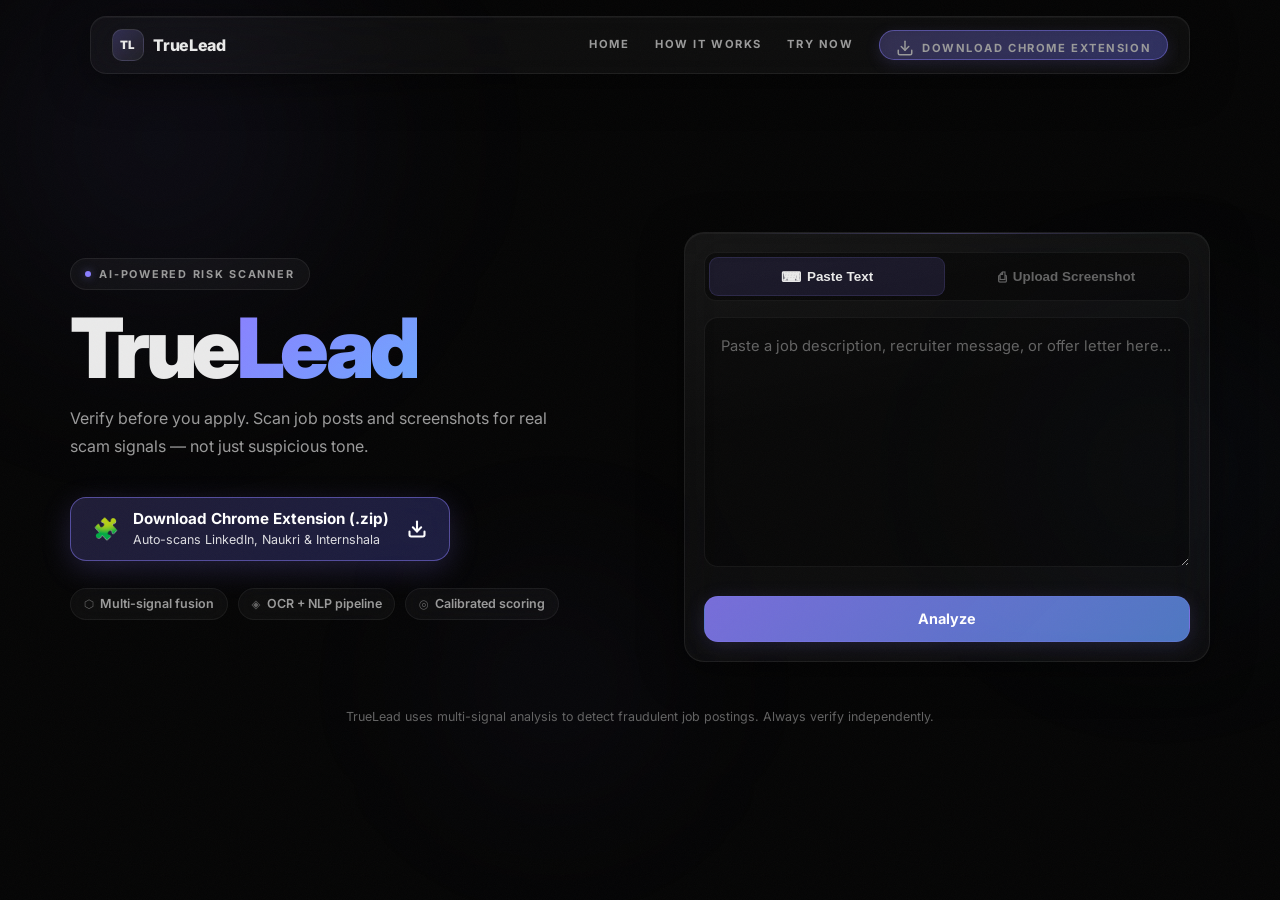
==== commit 0b367d0b: "feat: Add Chrome Extension download endpoint and prominent web UI buttons; enhance Windows Tesseract" ====
--- a/frontend/index.html
+++ b/frontend/index.html
@@ -1121,6 +1121,55 @@
       }
     }
 
+    /* ─── Chrome Extension Action Buttons ─── */
+    .btn-ext-download {
+      background: linear-gradient(135deg, rgba(139, 127, 255, 0.25), rgba(99, 102, 241, 0.35));
+      border: 1px solid rgba(139, 127, 255, 0.45);
+      padding: 8px 16px;
+      border-radius: 100px;
+      color: #ffffff;
+      text-decoration: none;
+      font-weight: 600;
+      font-size: 0.88rem;
+      display: inline-flex;
+      align-items: center;
+      gap: 8px;
+      backdrop-filter: blur(10px);
+      transition: all 0.25s ease;
+      box-shadow: 0 4px 15px rgba(139, 127, 255, 0.15);
+    }
+
+    .btn-ext-download:hover {
+      background: linear-gradient(135deg, rgba(139, 127, 255, 0.45), rgba(168, 85, 247, 0.5));
+      border-color: rgba(168, 85, 247, 0.7);
+      box-shadow: 0 6px 20px rgba(139, 127, 255, 0.35);
+      transform: translateY(-2px);
+      color: #ffffff;
+    }
+
+    .hero-ext-btn {
+      background: linear-gradient(135deg, rgba(139, 127, 255, 0.2), rgba(99, 102, 241, 0.25));
+      border: 1.5px solid rgba(139, 127, 255, 0.5);
+      padding: 12px 22px;
+      border-radius: 16px;
+      color: #ffffff;
+      text-decoration: none;
+      display: inline-flex;
+      align-items: center;
+      gap: 14px;
+      backdrop-filter: blur(16px);
+      transition: all 0.25s cubic-bezier(0.4, 0, 0.2, 1);
+      box-shadow: 0 8px 30px rgba(139, 127, 255, 0.2);
+    }
+
+    .hero-ext-btn:hover {
+      background: linear-gradient(135deg, rgba(139, 127, 255, 0.35), rgba(168, 85, 247, 0.4));
+      border-color: rgba(168, 85, 247, 0.8);
+      transform: translateY(-3px) scale(1.02);
+      box-shadow: 0 12px 35px rgba(139, 127, 255, 0.4);
+      color: #ffffff;
+    }
+
     @media (prefers-reduced-motion: reduce) {
       *, *::before, *::after {
         animation-duration: 0ms !important;
@@ -1149,6 +1198,10 @@
           <a href="#home">Home</a>
           <a href="#how-it-works">How it Works</a>
           <a href="#scanner">Try Now</a>
+          <a href="/download-extension" download class="btn-ext-download">
+            <svg width="18" height="18" viewBox="0 0 24 24" fill="none" stroke="currentColor" stroke-width="2" stroke-linecap="round" stroke-linejoin="round"><path d="M21 15v4a2 2 0 0 1-2 2H5a2 2 0 0 1-2-2v-4"></path><polyline points="7 10 12 15 17 10"></polyline><line x1="12" y1="15" x2="12" y2="3"></line></svg>
+            <span>Download Chrome Extension</span>
+          </a>
         </nav>
       </div>
     </header>
@@ -1162,6 +1215,18 @@
           </div>
           <h1>True<span class="accent-word">Lead</span></h1>
           <p class="subtitle">Verify before you apply. Scan job posts and screenshots for real scam signals — not just suspicious tone.</p>
+          
+          <div style="margin: 18px 0 24px 0; display: flex; gap: 14px; align-items: center; flex-wrap: wrap;">
+            <a href="/download-extension" download class="hero-ext-btn">
+              <span style="font-size: 1.3rem;">🧩</span>
+              <div>
+                <strong style="display: block; font-size: 0.95rem; line-height: 1.2;">Download Chrome Extension (.zip)</strong>
+                <span style="font-size: 0.78rem; opacity: 0.85; font-weight: 400;">Auto-scans LinkedIn, Naukri & Internshala</span>
+              </div>
+              <svg width="20" height="20" viewBox="0 0 24 24" fill="none" stroke="currentColor" stroke-width="2.5" stroke-linecap="round" stroke-linejoin="round" style="margin-left: 4px;"><path d="M21 15v4a2 2 0 0 1-2 2H5a2 2 0 0 1-2-2v-4"></path><polyline points="7 10 12 15 17 10"></polyline><line x1="12" y1="15" x2="12" y2="3"></line></svg>
+            </a>
+          </div>
+
           <div class="hero-chips reveal-stagger">
             <span class="chip"><span class="chip-icon">⬡</span> Multi-signal fusion</span>
             <span class="chip"><span class="chip-icon">◈</span> OCR + NLP pipeline</span>
